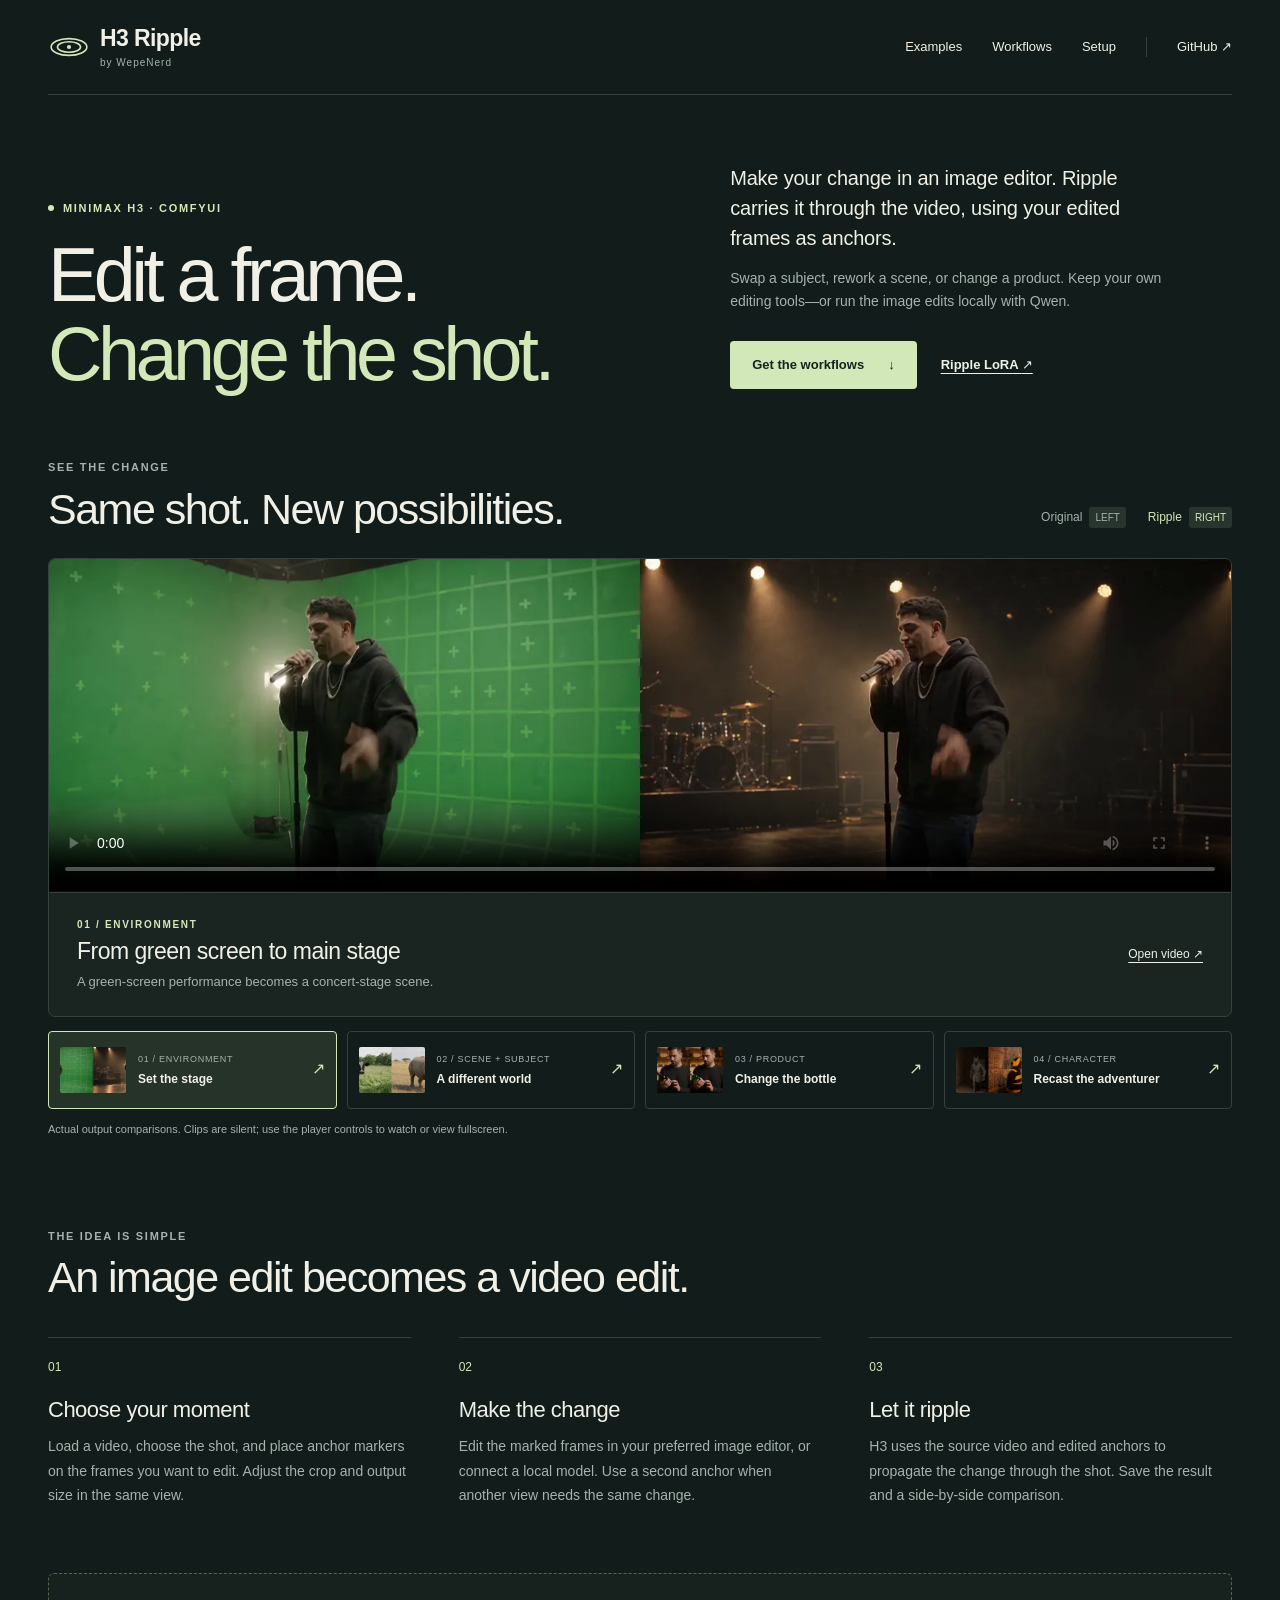
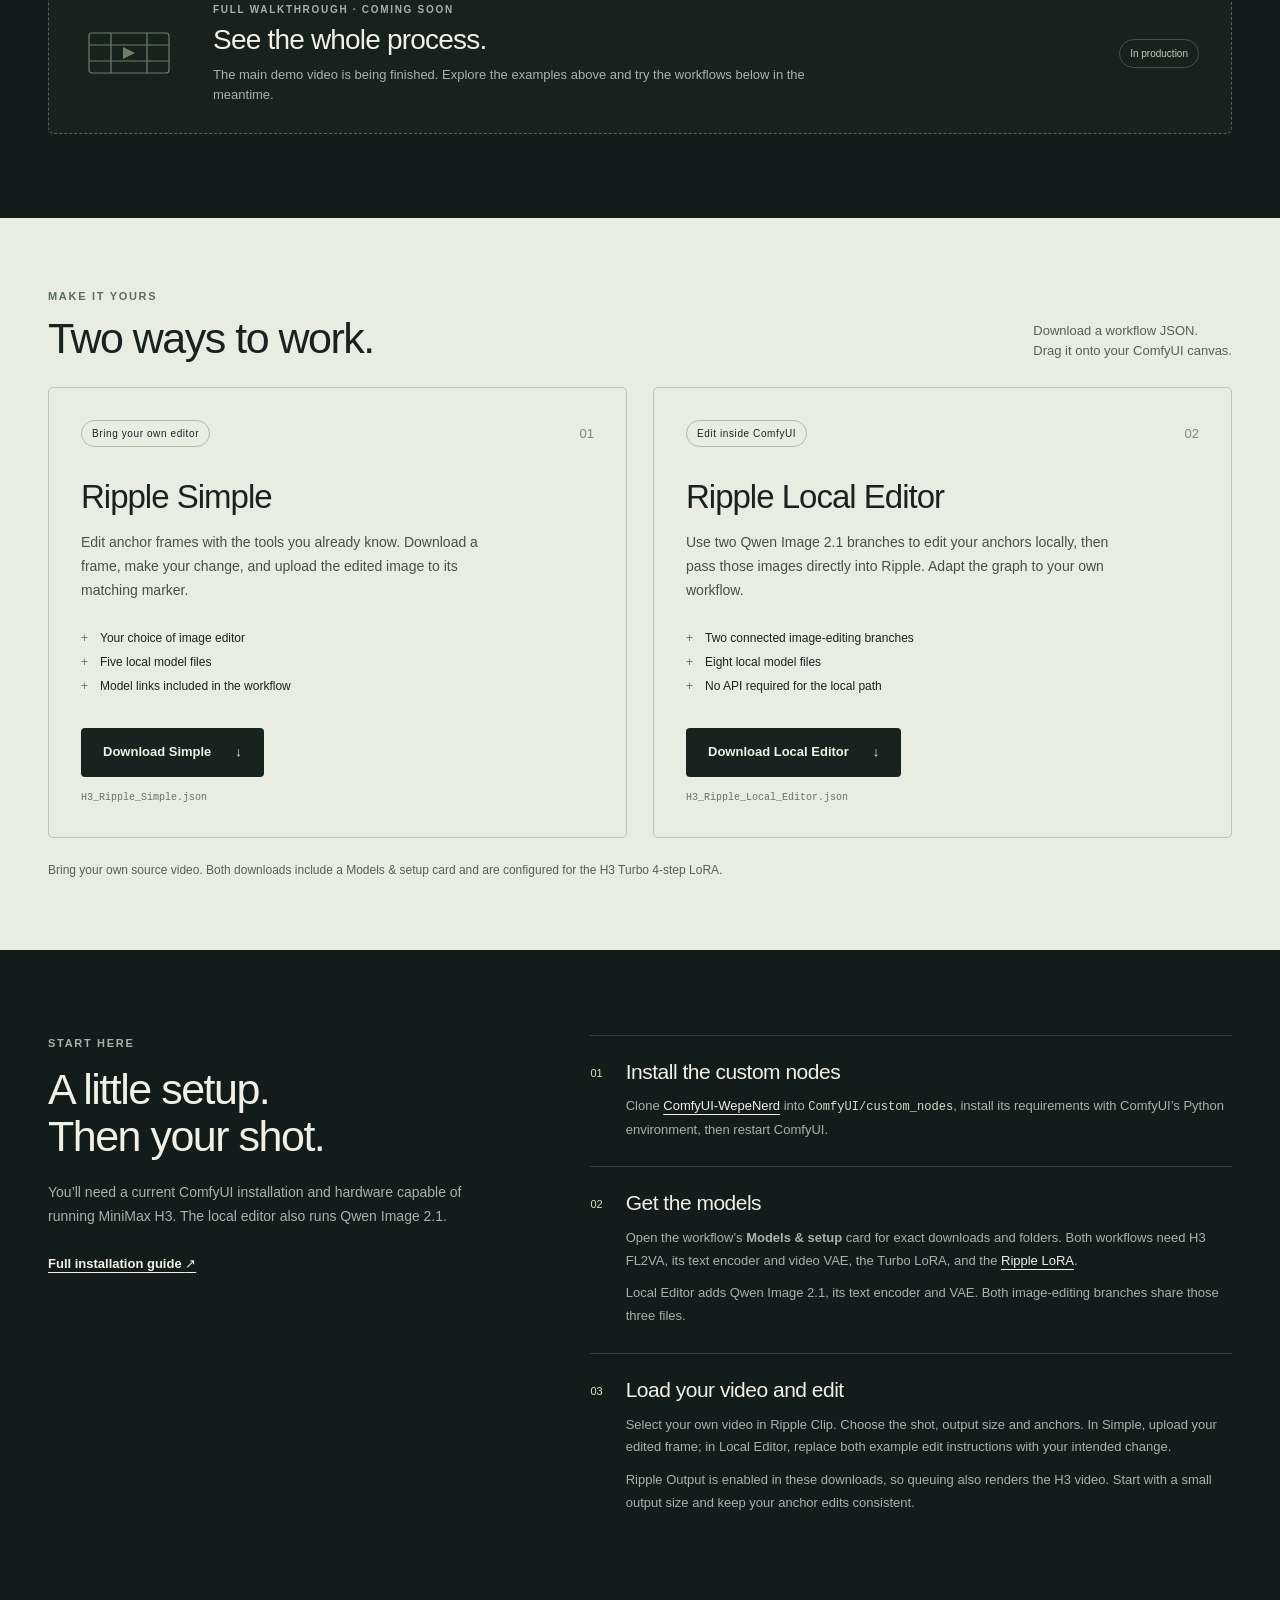
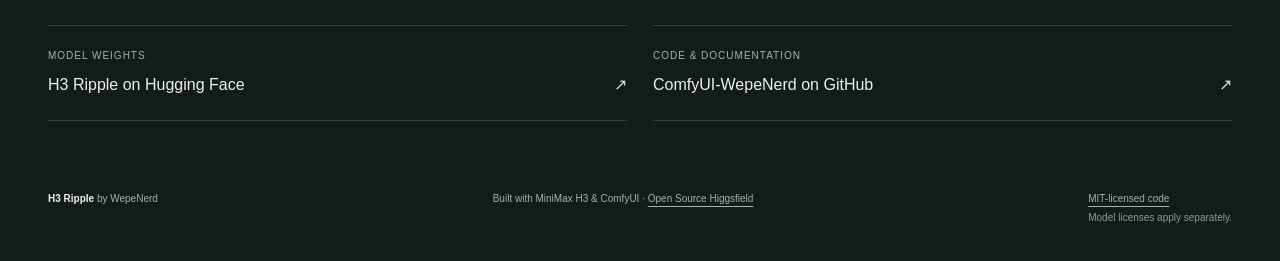
==== docs/index.html @ 2f2b9531 "Add H3 Ripple showcase and workflow downloads" ====
<!doctype html>
<html lang="en">
<head>
  <meta charset="utf-8">
  <meta name="viewport" content="width=device-width, initial-scale=1">
  <meta name="theme-color" content="#121c1a">
  <title>H3 Ripple — Frame edits, in motion</title>
  <meta name="description" content="Edit selected frames and carry the change through a video with H3 Ripple for ComfyUI. Watch comparisons, download workflows, and get the Ripple LoRA.">
  <meta property="og:title" content="H3 Ripple — Frame edits, in motion">
  <meta property="og:description" content="An image edit becomes a video edit. Explore H3 Ripple for ComfyUI, with four examples and two downloadable workflows.">
  <meta property="og:type" content="website">
  <meta property="og:url" content="https://wepenerd.github.io/ComfyUI-WepeNerd/">
  <meta property="og:image" content="https://wepenerd.github.io/ComfyUI-WepeNerd/assets/savanna-rhino-reveal.webp">
  <link rel="icon" href="favicon.svg" type="image/svg+xml">
  <link rel="stylesheet" href="styles.css">
  <script src="site-config.js" defer></script>
  <script src="script.js" defer></script>
</head>
<body>
  <a class="skip-link" href="#main">Skip to content</a>
  <header class="site-header wrap">
    <a class="wordmark" href="#" aria-label="H3 Ripple home"><svg viewBox="0 0 40 40" aria-hidden="true"><ellipse cx="20" cy="20" rx="17" ry="8"/><ellipse cx="20" cy="20" rx="11" ry="5"/><circle cx="20" cy="20" r="2"/></svg><span>H3 Ripple<span class="byline">by WepeNerd</span></span></a>
    <nav aria-label="Main navigation"><a href="#examples">Examples</a><a href="#workflows">Workflows</a><a href="#setup">Setup</a><a class="repo-link" href="https://github.com/WepeNerd/ComfyUI-WepeNerd">GitHub <span aria-hidden="true">↗</span></a></nav>
  </header>
  <main id="main">
    <section class="hero wrap" aria-labelledby="hero-title">
      <div><p class="eyebrow"><span class="status-dot"></span> MiniMax H3 · ComfyUI</p><h1 id="hero-title">Edit a frame.<br><span>Change the shot.</span></h1></div>
      <div class="hero-copy"><p>Make your change in an image editor. Ripple carries it through the video, using your edited frames as anchors.</p><p class="muted">Swap a subject, rework a scene, or change a product. Keep your own editing tools—or run the image edits locally with Qwen.</p><div class="actions"><a class="button primary" href="#workflows">Get the workflows <span aria-hidden="true">↓</span></a><a class="text-link" href="https://huggingface.co/WepeNerd/H3_Ripple">Ripple LoRA <span aria-hidden="true">↗</span></a></div></div>
    </section>

    <section class="examples wrap" id="examples" aria-labelledby="examples-title">
      <div class="section-heading"><div><p class="eyebrow">See the change</p><h2 id="examples-title">Same shot. New possibilities.</h2></div><p class="legend"><span>Original <b>left</b></span><span class="result-label">Ripple <b>right</b></span></p></div>
      <div class="showcase">
        <div class="player-stage"><video id="example-video" controls playsinline preload="metadata" poster="assets/stage-replacement.webp" aria-label="Original and Ripple comparison: green-screen performer on a concert stage"><source src="assets/stage-replacement.mp4" type="video/mp4">Your browser cannot play this video. <a href="assets/stage-replacement.mp4">Download it instead.</a></video></div>
        <div class="player-caption"><div aria-live="polite"><p class="eyebrow" id="example-category">01 / Environment</p><h3 id="example-title">From green screen to main stage</h3><p id="example-description">A green-screen performance becomes a concert-stage scene.</p></div><a class="video-link" id="example-link" href="assets/stage-replacement.mp4">Open video <span aria-hidden="true">↗</span></a></div>
      </div>
      <div class="example-picker" aria-label="Choose a comparison video">
        <button class="example-choice active" type="button" aria-pressed="true" data-example="0"><img src="assets/stage-replacement.webp" alt="" width="128" height="72"><span><small>01 / Environment</small><strong>Set the stage</strong></span><span class="choice-arrow" aria-hidden="true">↗</span></button>
        <button class="example-choice" type="button" aria-pressed="false" data-example="1"><img src="assets/savanna-rhino-reveal.webp" alt="" width="128" height="72" loading="lazy"><span><small>02 / Scene + subject</small><strong>A different world</strong></span><span class="choice-arrow" aria-hidden="true">↗</span></button>
        <button class="example-choice" type="button" aria-pressed="false" data-example="2"><img src="assets/bottle-replacement.webp" alt="" width="128" height="72" loading="lazy"><span><small>03 / Product</small><strong>Change the bottle</strong></span><span class="choice-arrow" aria-hidden="true">↗</span></button>
        <button class="example-choice" type="button" aria-pressed="false" data-example="3"><img src="assets/character-swap.webp" alt="" width="128" height="72" loading="lazy"><span><small>04 / Character</small><strong>Recast the adventurer</strong></span><span class="choice-arrow" aria-hidden="true">↗</span></button>
      </div>
      <noscript><p>More examples: <a href="assets/savanna-rhino.mp4">Scene and subject</a> · <a href="assets/bottle-replacement.mp4">Product</a> · <a href="assets/character-swap.mp4">Character</a>.</p></noscript>
      <p class="media-note">Actual output comparisons. Clips are silent; use the player controls to watch or view fullscreen.</p>
    </section>

    <section class="process wrap" aria-labelledby="process-title">
      <div class="section-heading"><div><p class="eyebrow">The idea is simple</p><h2 id="process-title">An image edit becomes a video edit.</h2></div></div>
      <ol class="steps"><li><span class="step-number">01</span><h3>Choose your moment</h3><p>Load a video, choose the shot, and place anchor markers on the frames you want to edit. Adjust the crop and output size in the same view.</p></li><li><span class="step-number">02</span><h3>Make the change</h3><p>Edit the marked frames in your preferred image editor, or connect a local model. Use a second anchor when another view needs the same change.</p></li><li><span class="step-number">03</span><h3>Let it ripple</h3><p>H3 uses the source video and edited anchors to propagate the change through the shot. Save the result and a side-by-side comparison.</p></li></ol>
    </section>

    <section class="demo wrap" id="demo" aria-labelledby="demo-title">
      <div class="demo-placeholder" id="demo-placeholder"><div class="demo-symbol" aria-hidden="true"><svg viewBox="0 0 96 64"><rect x="8" y="12" width="80" height="40" rx="3"/><path d="M8 24h80M8 40h80M30 12v40M66 12v40"/><path class="demo-play" d="m42 26 12 6-12 6z"/></svg></div><div><p class="eyebrow">Full walkthrough · Coming soon</p><h2 id="demo-title">See the whole process.</h2><p>The main demo video is being finished. Explore the examples above and try the workflows below in the meantime.</p></div><span class="demo-badge">In production</span></div>
      <div id="demo-embed" hidden></div>
    </section>

    <section class="downloads" id="workflows" aria-labelledby="workflows-title"><div class="wrap">
      <div class="section-heading"><div><p class="eyebrow">Make it yours</p><h2 id="workflows-title">Two ways to work.</h2></div><p>Download a workflow JSON.<br>Drag it onto your ComfyUI canvas.</p></div>
      <div class="workflow-grid">
        <article class="workflow"><div class="workflow-top"><span class="workflow-tag">Bring your own editor</span><span class="workflow-index">01</span></div><h3>Ripple Simple</h3><p>Edit anchor frames with the tools you already know. Download a frame, make your change, and upload the edited image to its matching marker.</p><ul><li>Your choice of image editor</li><li>Five local model files</li><li>Model links included in the workflow</li></ul><a class="button dark" href="workflows/H3_Ripple_Simple.json" download>Download Simple <span aria-hidden="true">↓</span></a><p class="file-detail">H3_Ripple_Simple.json</p></article>
        <article class="workflow"><div class="workflow-top"><span class="workflow-tag">Edit inside ComfyUI</span><span class="workflow-index">02</span></div><h3>Ripple Local Editor</h3><p>Use two Qwen Image 2.1 branches to edit your anchors locally, then pass those images directly into Ripple. Adapt the graph to your own workflow.</p><ul><li>Two connected image-editing branches</li><li>Eight local model files</li><li>No API required for the local path</li></ul><a class="button dark" href="workflows/H3_Ripple_Local_Editor.json" download>Download Local Editor <span aria-hidden="true">↓</span></a><p class="file-detail">H3_Ripple_Local_Editor.json</p></article>
      </div>
      <p class="download-note">Bring your own source video. Both downloads include a Models &amp; setup card and are configured for the H3 Turbo 4-step LoRA.</p>
    </div></section>

    <section class="setup wrap" id="setup" aria-labelledby="setup-title">
      <div class="setup-intro"><p class="eyebrow">Start here</p><h2 id="setup-title">A little setup.<br>Then your shot.</h2><p>You’ll need a current ComfyUI installation and hardware capable of running MiniMax H3. The local editor also runs Qwen Image 2.1.</p><a class="text-link" href="https://github.com/WepeNerd/ComfyUI-WepeNerd#installation">Full installation guide <span aria-hidden="true">↗</span></a></div>
      <div class="setup-list"><article><span>01</span><div><h3>Install the custom nodes</h3><p>Clone <a href="https://github.com/WepeNerd/ComfyUI-WepeNerd">ComfyUI-WepeNerd</a> into <code>ComfyUI/custom_nodes</code>, install its requirements with ComfyUI’s Python environment, then restart ComfyUI.</p></div></article><article><span>02</span><div><h3>Get the models</h3><p>Open the workflow’s <strong>Models &amp; setup</strong> card for exact downloads and folders. Both workflows need H3 FL2VA, its text encoder and video VAE, the Turbo LoRA, and the <a href="https://huggingface.co/WepeNerd/H3_Ripple">Ripple LoRA</a>.</p><p>Local Editor adds Qwen Image 2.1, its text encoder and VAE. Both image-editing branches share those three files.</p></div></article><article><span>03</span><div><h3>Load your video and edit</h3><p>Select your own video in Ripple Clip. Choose the shot, output size and anchors. In Simple, upload your edited frame; in Local Editor, replace both example edit instructions with your intended change.</p><p>Ripple Output is enabled in these downloads, so queuing also renders the H3 video. Start with a small output size and keep your anchor edits consistent.</p></div></article></div>
    </section>

    <section class="resources wrap" aria-label="Project resources"><a href="https://huggingface.co/WepeNerd/H3_Ripple"><span>Model weights</span><strong>H3 Ripple on Hugging Face <b aria-hidden="true">↗</b></strong></a><a href="https://github.com/WepeNerd/ComfyUI-WepeNerd"><span>Code &amp; documentation</span><strong>ComfyUI-WepeNerd on GitHub <b aria-hidden="true">↗</b></strong></a></section>
  </main>
  <footer class="wrap"><p><strong>H3 Ripple</strong> by WepeNerd</p><p>Built with MiniMax H3 &amp; ComfyUI · <a href="https://comfy.org/open-source-higgsfield">Open Source Higgsfield</a></p><p><a href="https://github.com/WepeNerd/ComfyUI-WepeNerd/blob/main/LICENSE">MIT-licensed code</a><span class="footer-note">Model licenses apply separately.</span></p></footer>
</body>
</html>
---- docs/styles.css ----
:root{color-scheme:dark;--bg:#121c1a;--panel:#1a2522;--text:#f0f0e7;--muted:#a4b3ac;--accent:#d3e8b9;--line:#34423c;--paper:#e9ece1;--ink:#18231f;font-family:Inter,"Segoe UI",Arial,sans-serif;font-synthesis:none;scroll-behavior:smooth;scroll-padding-top:24px}
*{box-sizing:border-box}body{margin:0;background:var(--bg);color:var(--text);font-size:16px;line-height:1.55}a{color:inherit;text-decoration-thickness:1px;text-underline-offset:4px}button{font:inherit}button,a{-webkit-tap-highlight-color:transparent}button:focus-visible,a:focus-visible,video:focus-visible{outline:3px solid #f1bd79;outline-offset:5px}button{cursor:pointer}svg{display:block}h1,h2,h3,p{margin:0}h1,h2,h3{line-height:1.08;font-weight:500}h2{font-size:clamp(30px,3.4vw,43px);letter-spacing:-1.5px}h3{font-size:23px;letter-spacing:-.5px}.wrap{width:min(1240px,calc(100% - 96px));margin-inline:auto}.eyebrow{font-size:11px;letter-spacing:1.7px;text-transform:uppercase;font-weight:650;line-height:1.5}.muted{color:var(--muted)}.skip-link{position:fixed;top:-100px;left:16px;padding:12px;background:var(--accent);color:var(--ink);z-index:10}.skip-link:focus{top:12px}.site-header{display:flex;align-items:center;justify-content:space-between;padding-block:26px;border-bottom:1px solid var(--line);gap:24px}.wordmark{display:flex;align-items:center;gap:10px;text-decoration:none;font-size:23px;font-weight:650;letter-spacing:-.6px;line-height:1.1}.wordmark svg{width:42px;height:42px;fill:none;stroke:var(--accent);stroke-width:1.5}.wordmark circle{fill:var(--accent);stroke:none}.byline{display:block;font-size:10px;font-weight:400;letter-spacing:1px;color:var(--muted);margin-top:5px}.site-header nav{display:flex;gap:30px;align-items:center;font-size:13px}.site-header nav a{text-decoration:none}.site-header nav a:hover{color:var(--accent)}.repo-link{border-left:1px solid var(--line);padding-left:30px}.hero{display:grid;grid-template-columns:1.22fr 1fr;gap:70px;padding-top:68px;padding-bottom:66px;align-items:end}.hero .eyebrow{color:var(--accent);display:flex;align-items:center;gap:9px;margin-bottom:20px}.status-dot{width:6px;height:6px;border-radius:50%;background:var(--accent)}h1{font-size:clamp(50px,5.9vw,82px);letter-spacing:-4.5px;line-height:1.04}h1 span{color:var(--accent)}.hero-copy{max-width:450px;padding-bottom:4px}.hero-copy>p:first-child{font-size:20px;line-height:1.5;letter-spacing:-.2px}.hero-copy .muted{margin-top:14px;font-size:14px;line-height:1.65}.actions{display:flex;align-items:center;gap:24px;flex-wrap:wrap;margin-top:28px}.button{display:inline-flex;align-items:center;justify-content:space-between;gap:24px;min-height:48px;padding:13px 21px;border:1px solid transparent;border-radius:4px;font-size:13px;font-weight:650;text-decoration:none;transition:background .15s,transform .15s}.button:hover{transform:translateY(-2px)}.primary{background:var(--accent);color:var(--ink)}.primary:hover{background:#e3f1cf}.text-link{font-size:13px;font-weight:600}.section-heading{display:flex;align-items:end;justify-content:space-between;gap:32px;margin-bottom:26px}.section-heading .eyebrow{margin-bottom:10px;color:var(--muted)}.legend{display:flex;gap:22px;font-size:12px;white-space:nowrap;padding-bottom:4px;color:var(--muted)}.legend span{display:flex;align-items:center;gap:7px}.legend b{font-size:10px;text-transform:uppercase;font-weight:500;background:#28352f;padding:3px 6px;border-radius:3px}.legend .result-label{color:var(--accent)}.showcase{border:1px solid var(--line);border-radius:7px;overflow:hidden;background:var(--panel)}.player-stage{background:#090d0b;aspect-ratio:32/9;min-height:250px;display:flex;align-items:center;justify-content:center}.player-stage video{display:block;width:100%;height:100%;max-height:530px;aspect-ratio:32/9;object-fit:contain}.player-caption{display:flex;justify-content:space-between;gap:24px;align-items:center;padding:24px 28px;border-top:1px solid var(--line)}.player-caption .eyebrow{color:var(--accent);font-size:10px;margin-bottom:7px}.player-caption h3{font-size:23px}.player-caption p:last-child{font-size:13px;color:var(--muted);margin-top:8px}.video-link{white-space:nowrap;font-size:12px}.example-picker{display:grid;grid-template-columns:repeat(4,minmax(0,1fr));gap:10px;margin-top:14px}.example-choice{display:flex;align-items:center;gap:12px;text-align:left;background:transparent;color:var(--text);border:1px solid var(--line);border-radius:4px;padding:13px 11px;min-height:78px}.example-choice:hover{background:var(--panel)}.example-choice.active{border-color:var(--accent);background:#253329}.example-choice img{width:66px;height:46px;object-fit:cover;border-radius:2px;flex-shrink:0}.example-choice small{display:block;font-size:9px;text-transform:uppercase;letter-spacing:.7px;color:var(--muted);margin-bottom:5px}.example-choice strong{display:block;font-size:12px;font-weight:600;line-height:1.25}.choice-arrow{margin-left:auto;color:var(--accent);font-size:16px}.media-note{font-size:11px;color:var(--muted);margin-top:12px}.process{padding-top:90px;padding-bottom:65px}.steps{display:grid;grid-template-columns:repeat(3,1fr);gap:48px;list-style:none;padding:0;margin:36px 0 0}.steps li{border-top:1px solid var(--line);padding-top:20px}.step-number{display:block;font-size:12px;color:var(--accent);margin-bottom:22px}.steps h3{font-size:22px;margin-bottom:12px}.steps p{color:var(--muted);font-size:14px;line-height:1.75}.demo{padding-bottom:84px}.demo-placeholder{display:flex;align-items:center;gap:30px;border:1px dashed #536354;border-radius:6px;padding:28px 32px;background:#17221e}.demo-symbol{width:102px;flex-shrink:0}.demo-symbol svg{width:96px;fill:none;stroke:#6a806b;stroke-width:1.2}.demo-symbol .demo-play{fill:#6a806b;stroke:none}.demo-placeholder .eyebrow{color:var(--muted);font-size:10px;margin-bottom:8px}.demo-placeholder h2{font-size:28px;letter-spacing:-.8px}.demo-placeholder p:last-child{font-size:13px;color:var(--muted);margin-top:10px;max-width:650px}.demo-badge{margin-left:auto;border:1px solid #455444;color:#bfceb6;padding:6px 10px;border-radius:30px;font-size:10px;white-space:nowrap}#demo-embed iframe,#demo-embed video{display:block;width:100%;aspect-ratio:16/9;border:1px solid var(--line);border-radius:6px}#demo-embed h2{margin-bottom:24px}[hidden]{display:none!important}.downloads{background:var(--paper);color:var(--ink);padding-block:70px}.downloads .eyebrow{color:#5c6c5e}.downloads .section-heading>p{font-size:13px;color:#536253}.workflow-grid{display:grid;grid-template-columns:1fr 1fr;gap:26px}.workflow{border:1px solid #bdc7b8;border-radius:5px;padding:32px;display:flex;flex-direction:column;align-items:flex-start}.workflow-top{display:flex;justify-content:space-between;align-items:center;width:100%;margin-bottom:32px}.workflow-tag{font-size:10px;letter-spacing:.6px;border:1px solid #acbba6;border-radius:20px;padding:5px 10px}.workflow-index{font-size:13px;color:#7b8b77}.workflow h3{font-size:33px;letter-spacing:-1px;margin-bottom:16px}.workflow>p:not(.file-detail){font-size:14px;line-height:1.7;max-width:430px;color:#445344}.workflow ul{padding:0;list-style:none;margin:24px 0 30px;font-size:12px;line-height:2}.workflow li:before{content:"+";margin-right:12px;color:#617e53}.dark{background:var(--ink);color:#eef2e5;margin-top:auto}.dark:hover{background:#35472f}.workflow .file-detail{font-family:Consolas,monospace;font-size:10px;color:#657461;margin-top:13px;overflow-wrap:anywhere}.download-note{font-size:12px;color:#536253;margin-top:23px}.setup{display:grid;grid-template-columns:1fr 1.45fr;gap:100px;padding-block:85px}.setup-intro .eyebrow{color:var(--muted);margin-bottom:15px}.setup-intro>p:not(.eyebrow){color:var(--muted);font-size:14px;line-height:1.7;margin:22px 0}.setup-list article{display:flex;gap:23px;border-top:1px solid var(--line);padding-block:25px}.setup-list article>span{color:var(--accent);font-size:11px;padding-top:4px}.setup-list h3{font-size:21px;margin-bottom:12px}.setup-list p{color:var(--muted);font-size:13px;line-height:1.75}.setup-list p+p{margin-top:10px}.setup-list a{color:var(--text)}code{font-family:Consolas,monospace;font-size:.93em;overflow-wrap:anywhere;color:#d2dfce}.resources{display:grid;grid-template-columns:1fr 1fr;gap:26px;margin-bottom:70px}.resources a{display:block;text-decoration:none;padding:22px 0;border-top:1px solid var(--line);border-bottom:1px solid var(--line)}.resources a:hover strong{color:var(--accent)}.resources span{display:block;font-size:10px;color:var(--muted);text-transform:uppercase;letter-spacing:1px;margin-bottom:10px}.resources strong{font-size:16px;font-weight:500;display:flex;gap:16px;justify-content:space-between}.resources b{font-weight:400;color:var(--accent)}footer{display:flex;justify-content:space-between;gap:24px;padding-bottom:35px;align-items:start;font-size:10px;color:var(--muted)}footer strong{color:var(--text);font-weight:600}.footer-note{display:block;margin-top:4px;color:#8a9e91}
@media(min-width:1600px){.hero{padding-top:80px;padding-bottom:80px}}
@media(max-width:1100px){.wrap{width:calc(100% - 56px)}.hero{gap:35px}h1{letter-spacing:-3px}.example-choice img{display:none}.example-choice{padding:16px}.setup{gap:55px}.hero-copy>p:first-child{font-size:18px}.workflow{padding:26px}}
@media(max-width:760px){.wrap{width:calc(100% - 36px)}.site-header{padding-block:20px}.wordmark{font-size:20px}.wordmark svg{width:34px;height:34px}.site-header nav{gap:18px;font-size:12px}.site-header nav a[href="#setup"]{display:none}.repo-link{border:0;padding:0}.hero{grid-template-columns:1fr;gap:26px;padding-top:42px;padding-bottom:45px}.hero-copy{max-width:560px}.hero-copy>p:first-child{font-size:18px}h1{font-size:clamp(48px,9.4vw,72px);letter-spacing:-2.8px}.hero .eyebrow{margin-bottom:18px}.actions{margin-top:23px}.section-heading{display:block;margin-bottom:20px}.legend{margin-top:18px}.player-stage{min-height:200px}.player-stage video{min-height:200px}.player-caption{padding:20px;gap:18px}.player-caption h3{font-size:21px}.video-link{font-size:10px}.example-picker{grid-template-columns:repeat(2,1fr);gap:8px}.example-choice img{display:block;width:60px;height:42px}.example-choice{padding:12px;min-height:74px}.choice-arrow{display:none}.process{padding-top:60px;padding-bottom:45px}.steps{gap:24px;margin-top:26px}.steps h3{font-size:19px;line-height:1.2}.steps p{font-size:13px}.step-number{margin-bottom:16px}.demo{padding-bottom:55px}.demo-placeholder{padding:24px;gap:18px}.demo-symbol{width:60px}.demo-symbol svg{width:60px}.demo-badge{display:none}.demo-placeholder h2{font-size:25px}.downloads{padding-block:48px}.downloads .section-heading>p{margin-top:18px}.workflow-grid{gap:18px}.workflow{padding:22px}.workflow h3{font-size:28px}.workflow-top{margin-bottom:25px}.workflow-tag{font-size:9px}.workflow-index{display:none}.workflow .button{padding-inline:16px;font-size:12px;width:100%;gap:8px}.setup{grid-template-columns:1fr;gap:25px;padding-block:55px}.setup-intro{max-width:520px}.resources{gap:20px;margin-bottom:40px}.resources strong{font-size:14px}footer{flex-wrap:wrap;gap:18px}footer p:nth-child(2){order:3;flex-basis:100%}}
@media(max-width:480px){.site-header nav{gap:16px}.site-header nav a[href="#examples"]{display:none}.hero-copy .muted{font-size:13px}.button{padding-inline:17px}.actions{gap:20px}.player-stage,.player-stage video{min-height:160px}.player-caption{display:block;padding:18px}.player-caption .video-link{display:inline-block;margin-top:15px}.player-caption h3{font-size:20px}.player-caption p:last-child{font-size:12px}.example-choice{gap:8px;padding:10px}.example-choice img{width:46px;height:38px}.example-choice small{font-size:8px;letter-spacing:.25px}.example-choice strong{font-size:11px}.media-note{font-size:10px}.steps{grid-template-columns:1fr;gap:25px}.steps li{display:grid;grid-template-columns:28px 1fr;column-gap:14px;padding-top:20px}.step-number{grid-row:1/3;margin:2px 0 0}.steps p{grid-column:2}.steps h3{margin-bottom:10px}.demo-placeholder{gap:0}.demo-symbol{display:none}.workflow-grid{grid-template-columns:1fr}.workflow{padding:26px}.workflow .button{width:auto}.workflow-index{display:block}.workflow ul{margin:20px 0 24px}.resources{grid-template-columns:1fr;gap:0}.resources a+a{border-top:0}.setup-list article{gap:16px}.setup-list p{font-size:13px}}
@media(prefers-reduced-motion:reduce){:root{scroll-behavior:auto}*,*::before,*::after{transition:none!important;animation:none!important}}
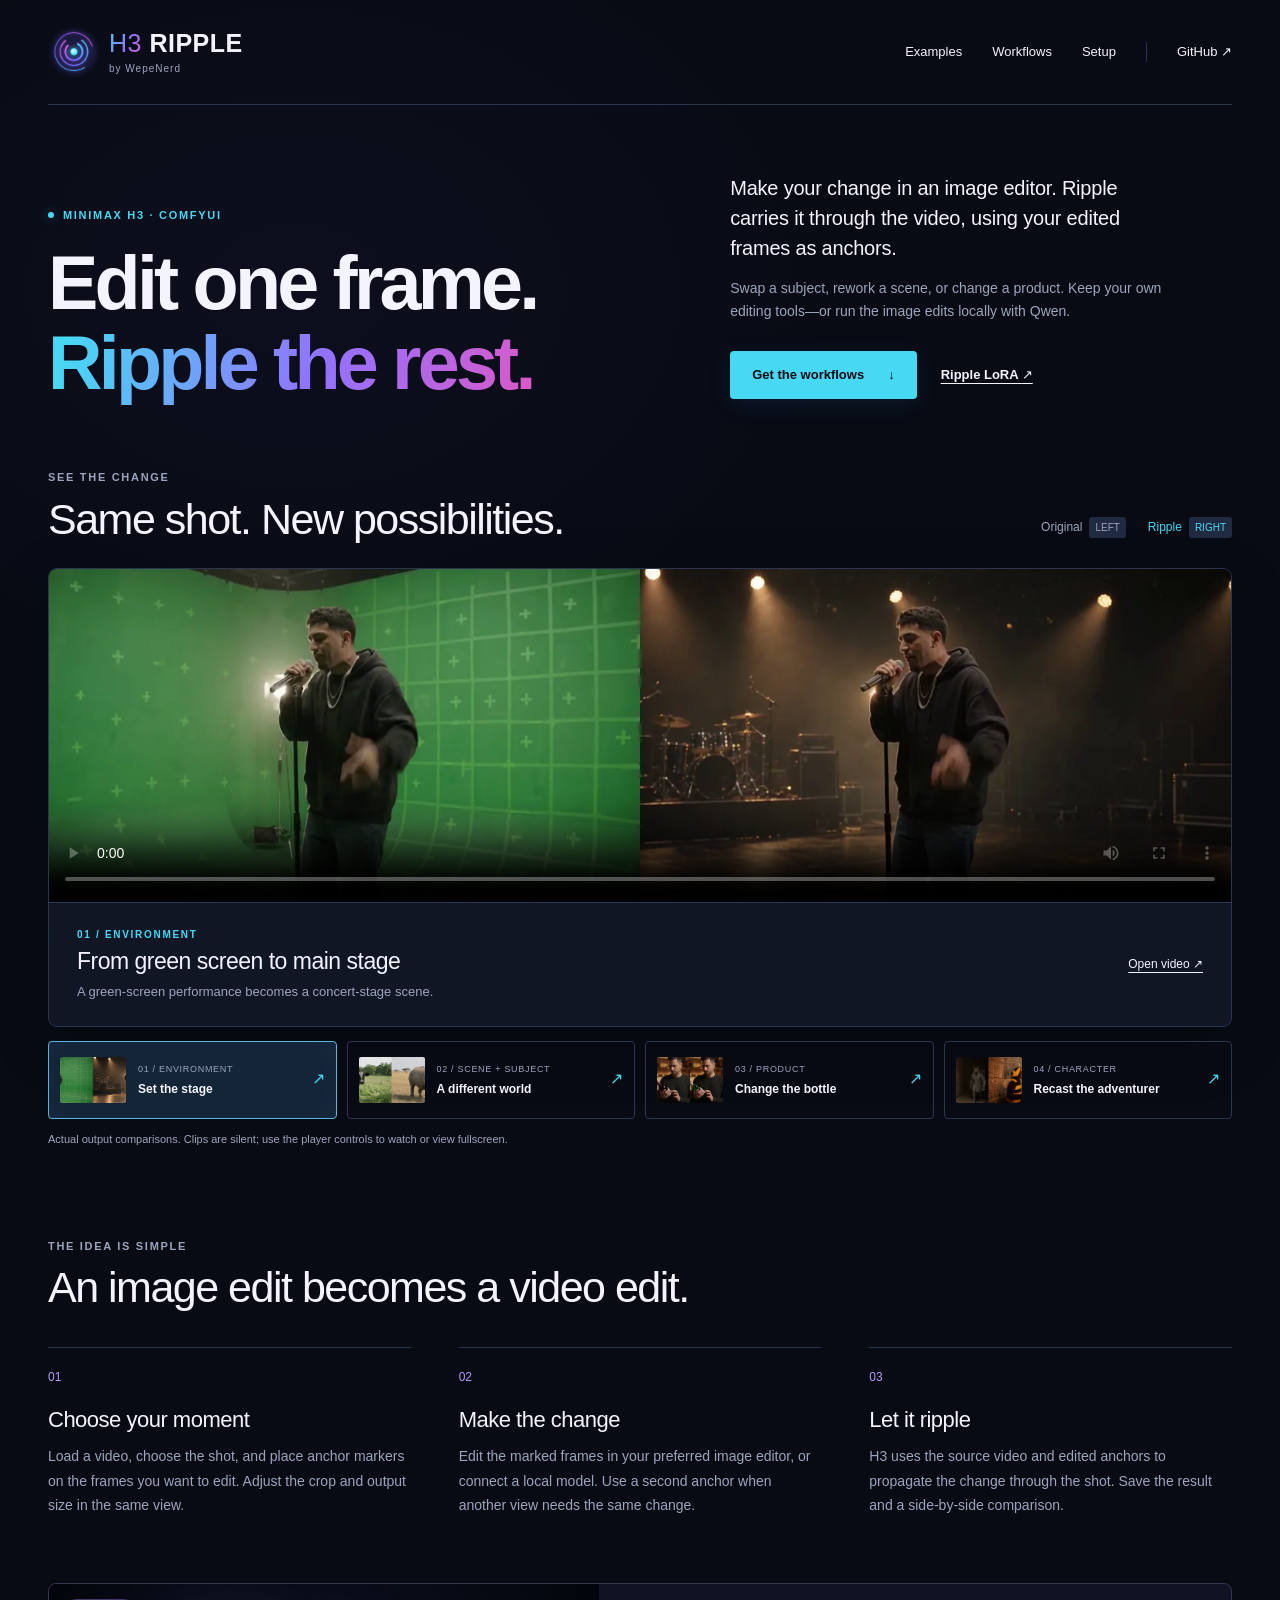
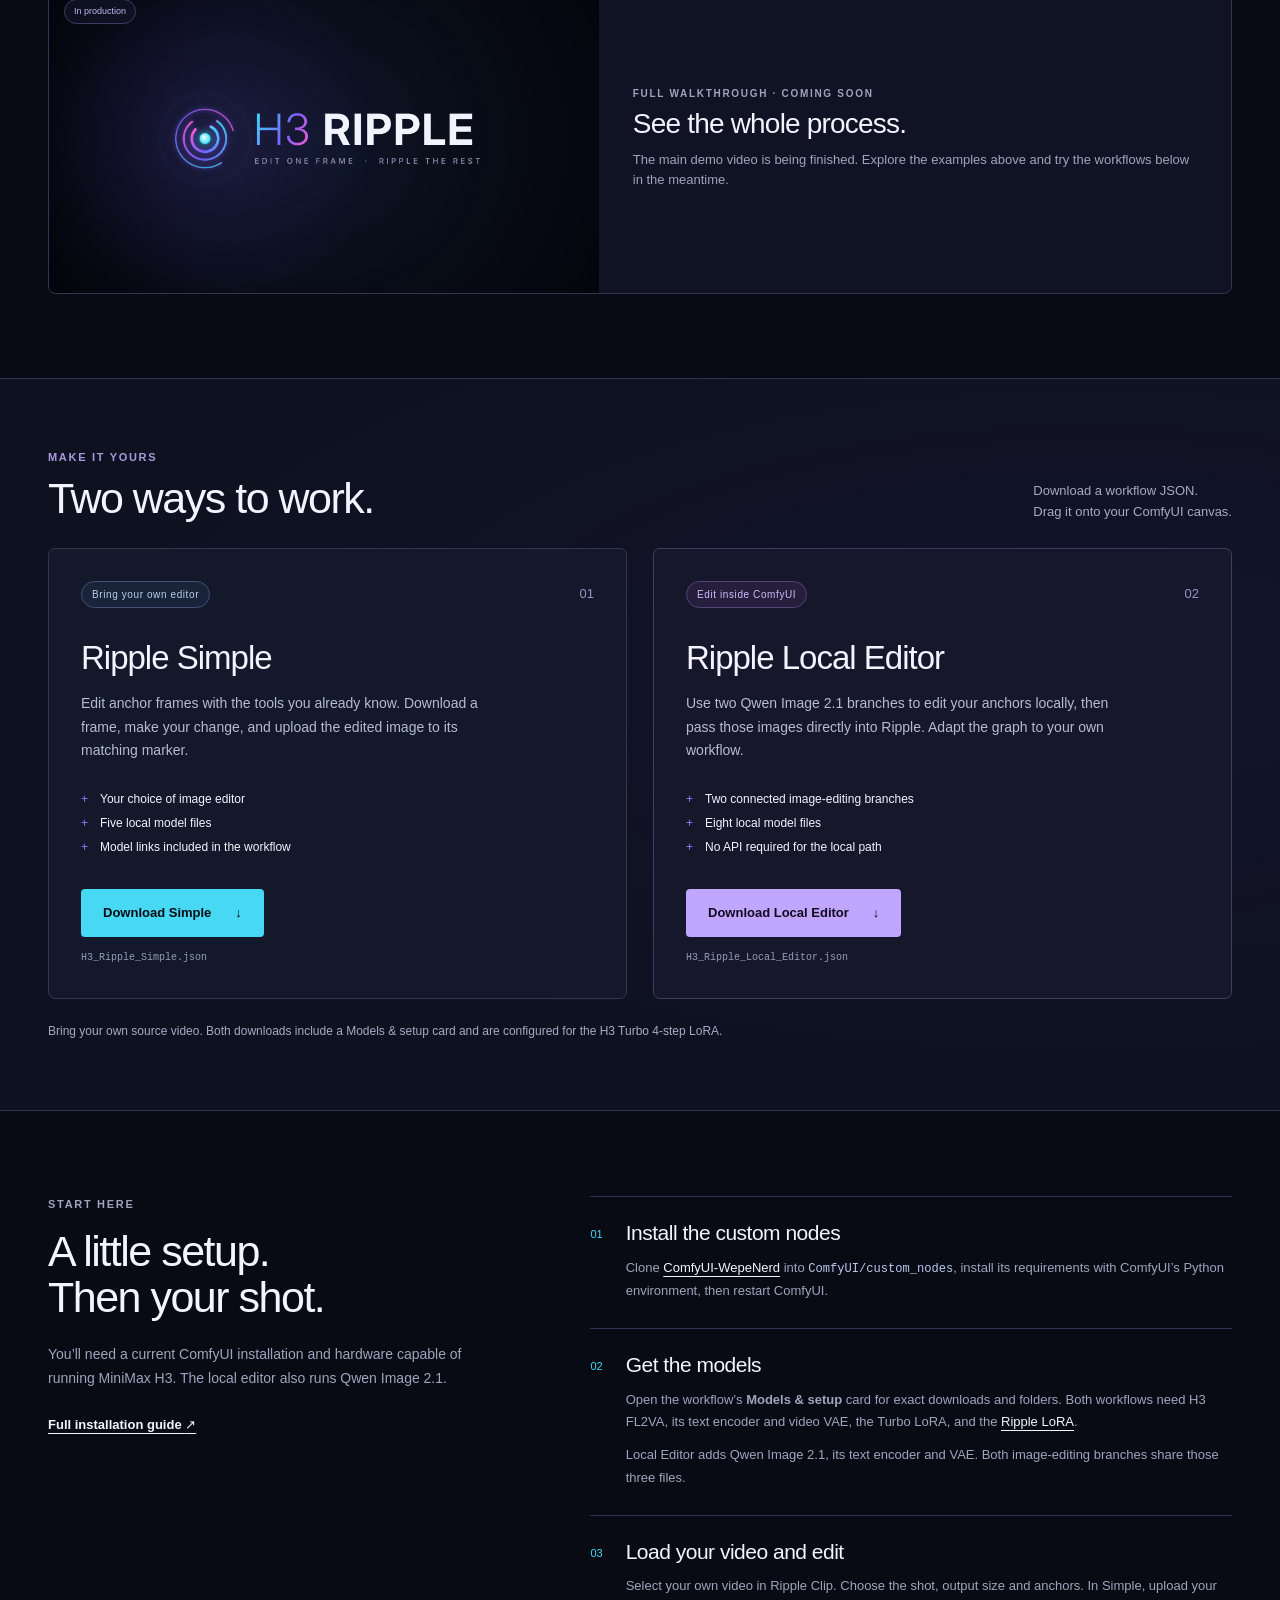
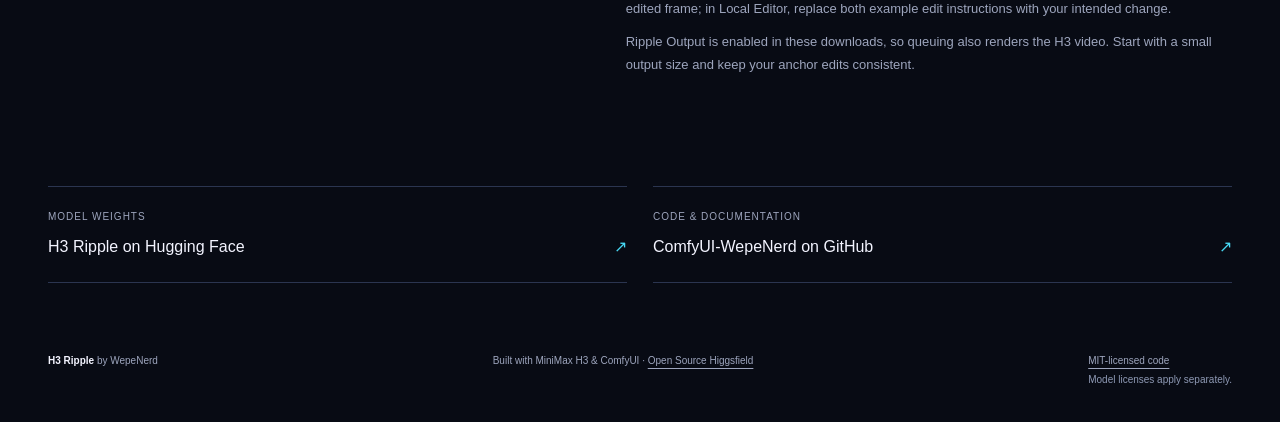
==== commit a172d789: "Match Ripple page to the new logo" ====
--- a/docs/index.html
+++ b/docs/index.html
@@ -3,28 +3,32 @@
 <head>
   <meta charset="utf-8">
   <meta name="viewport" content="width=device-width, initial-scale=1">
-  <meta name="theme-color" content="#121c1a">
-  <title>H3 Ripple — Frame edits, in motion</title>
+  <meta name="theme-color" content="#080b14">
+  <title>H3 Ripple — Edit one frame. Ripple the rest.</title>
   <meta name="description" content="Edit selected frames and carry the change through a video with H3 Ripple for ComfyUI. Watch comparisons, download workflows, and get the Ripple LoRA.">
-  <meta property="og:title" content="H3 Ripple — Frame edits, in motion">
+  <meta property="og:title" content="H3 Ripple — Edit one frame. Ripple the rest.">
   <meta property="og:description" content="An image edit becomes a video edit. Explore H3 Ripple for ComfyUI, with four examples and two downloadable workflows.">
   <meta property="og:type" content="website">
   <meta property="og:url" content="https://wepenerd.github.io/ComfyUI-WepeNerd/">
-  <meta property="og:image" content="https://wepenerd.github.io/ComfyUI-WepeNerd/assets/savanna-rhino-reveal.webp">
-  <link rel="icon" href="favicon.svg" type="image/svg+xml">
-  <link rel="stylesheet" href="styles.css">
+  <meta property="og:image" content="https://wepenerd.github.io/ComfyUI-WepeNerd/assets/h3-ripple-poster.png">
+  <meta property="og:image:width" content="1920">
+  <meta property="og:image:height" content="1080">
+  <meta property="og:image:alt" content="H3 Ripple — Edit one frame. Ripple the rest.">
+  <meta name="twitter:card" content="summary_large_image">
+  <link rel="icon" href="favicon.svg?v=2" type="image/svg+xml">
+  <link rel="stylesheet" href="styles.css?v=2">
   <script src="site-config.js" defer></script>
   <script src="script.js" defer></script>
 </head>
 <body>
   <a class="skip-link" href="#main">Skip to content</a>
   <header class="site-header wrap">
-    <a class="wordmark" href="#" aria-label="H3 Ripple home"><svg viewBox="0 0 40 40" aria-hidden="true"><ellipse cx="20" cy="20" rx="17" ry="8"/><ellipse cx="20" cy="20" rx="11" ry="5"/><circle cx="20" cy="20" r="2"/></svg><span>H3 Ripple<span class="byline">by WepeNerd</span></span></a>
+    <a class="wordmark" href="#" aria-label="H3 Ripple home"><svg class="brand-symbol" viewBox="405 402 280 280" aria-hidden="true"><image href="assets/h3-ripple-poster.png" width="1920" height="1080"/></svg><span><span class="brand-name"><span class="brand-h3">H3</span> RIPPLE</span><span class="byline">by WepeNerd</span></span></a>
     <nav aria-label="Main navigation"><a href="#examples">Examples</a><a href="#workflows">Workflows</a><a href="#setup">Setup</a><a class="repo-link" href="https://github.com/WepeNerd/ComfyUI-WepeNerd">GitHub <span aria-hidden="true">↗</span></a></nav>
   </header>
   <main id="main">
     <section class="hero wrap" aria-labelledby="hero-title">
-      <div><p class="eyebrow"><span class="status-dot"></span> MiniMax H3 · ComfyUI</p><h1 id="hero-title">Edit a frame.<br><span>Change the shot.</span></h1></div>
+      <div><p class="eyebrow"><span class="status-dot"></span> MiniMax H3 · ComfyUI</p><h1 id="hero-title">Edit one frame.<br><span>Ripple the rest.</span></h1></div>
       <div class="hero-copy"><p>Make your change in an image editor. Ripple carries it through the video, using your edited frames as anchors.</p><p class="muted">Swap a subject, rework a scene, or change a product. Keep your own editing tools—or run the image edits locally with Qwen.</p><div class="actions"><a class="button primary" href="#workflows">Get the workflows <span aria-hidden="true">↓</span></a><a class="text-link" href="https://huggingface.co/WepeNerd/H3_Ripple">Ripple LoRA <span aria-hidden="true">↗</span></a></div></div>
     </section>
 
@@ -50,7 +54,7 @@
     </section>
 
     <section class="demo wrap" id="demo" aria-labelledby="demo-title">
-      <div class="demo-placeholder" id="demo-placeholder"><div class="demo-symbol" aria-hidden="true"><svg viewBox="0 0 96 64"><rect x="8" y="12" width="80" height="40" rx="3"/><path d="M8 24h80M8 40h80M30 12v40M66 12v40"/><path class="demo-play" d="m42 26 12 6-12 6z"/></svg></div><div><p class="eyebrow">Full walkthrough · Coming soon</p><h2 id="demo-title">See the whole process.</h2><p>The main demo video is being finished. Explore the examples above and try the workflows below in the meantime.</p></div><span class="demo-badge">In production</span></div>
+      <div class="demo-placeholder" id="demo-placeholder"><div class="demo-art"><img src="assets/h3-ripple-poster.png" alt="H3 Ripple — Edit one frame. Ripple the rest." width="1920" height="1080" loading="lazy"></div><div class="demo-copy"><p class="eyebrow">Full walkthrough · Coming soon</p><h2 id="demo-title">See the whole process.</h2><p>The main demo video is being finished. Explore the examples above and try the workflows below in the meantime.</p></div><span class="demo-badge">In production</span></div>
       <div id="demo-embed" hidden></div>
     </section>
 
--- a/docs/styles.css
+++ b/docs/styles.css
@@ -1,7 +1,1004 @@
-:root{color-scheme:dark;--bg:#121c1a;--panel:#1a2522;--text:#f0f0e7;--muted:#a4b3ac;--accent:#d3e8b9;--line:#34423c;--paper:#e9ece1;--ink:#18231f;font-family:Inter,"Segoe UI",Arial,sans-serif;font-synthesis:none;scroll-behavior:smooth;scroll-padding-top:24px}
-*{box-sizing:border-box}body{margin:0;background:var(--bg);color:var(--text);font-size:16px;line-height:1.55}a{color:inherit;text-decoration-thickness:1px;text-underline-offset:4px}button{font:inherit}button,a{-webkit-tap-highlight-color:transparent}button:focus-visible,a:focus-visible,video:focus-visible{outline:3px solid #f1bd79;outline-offset:5px}button{cursor:pointer}svg{display:block}h1,h2,h3,p{margin:0}h1,h2,h3{line-height:1.08;font-weight:500}h2{font-size:clamp(30px,3.4vw,43px);letter-spacing:-1.5px}h3{font-size:23px;letter-spacing:-.5px}.wrap{width:min(1240px,calc(100% - 96px));margin-inline:auto}.eyebrow{font-size:11px;letter-spacing:1.7px;text-transform:uppercase;font-weight:650;line-height:1.5}.muted{color:var(--muted)}.skip-link{position:fixed;top:-100px;left:16px;padding:12px;background:var(--accent);color:var(--ink);z-index:10}.skip-link:focus{top:12px}.site-header{display:flex;align-items:center;justify-content:space-between;padding-block:26px;border-bottom:1px solid var(--line);gap:24px}.wordmark{display:flex;align-items:center;gap:10px;text-decoration:none;font-size:23px;font-weight:650;letter-spacing:-.6px;line-height:1.1}.wordmark svg{width:42px;height:42px;fill:none;stroke:var(--accent);stroke-width:1.5}.wordmark circle{fill:var(--accent);stroke:none}.byline{display:block;font-size:10px;font-weight:400;letter-spacing:1px;color:var(--muted);margin-top:5px}.site-header nav{display:flex;gap:30px;align-items:center;font-size:13px}.site-header nav a{text-decoration:none}.site-header nav a:hover{color:var(--accent)}.repo-link{border-left:1px solid var(--line);padding-left:30px}.hero{display:grid;grid-template-columns:1.22fr 1fr;gap:70px;padding-top:68px;padding-bottom:66px;align-items:end}.hero .eyebrow{color:var(--accent);display:flex;align-items:center;gap:9px;margin-bottom:20px}.status-dot{width:6px;height:6px;border-radius:50%;background:var(--accent)}h1{font-size:clamp(50px,5.9vw,82px);letter-spacing:-4.5px;line-height:1.04}h1 span{color:var(--accent)}.hero-copy{max-width:450px;padding-bottom:4px}.hero-copy>p:first-child{font-size:20px;line-height:1.5;letter-spacing:-.2px}.hero-copy .muted{margin-top:14px;font-size:14px;line-height:1.65}.actions{display:flex;align-items:center;gap:24px;flex-wrap:wrap;margin-top:28px}.button{display:inline-flex;align-items:center;justify-content:space-between;gap:24px;min-height:48px;padding:13px 21px;border:1px solid transparent;border-radius:4px;font-size:13px;font-weight:650;text-decoration:none;transition:background .15s,transform .15s}.button:hover{transform:translateY(-2px)}.primary{background:var(--accent);color:var(--ink)}.primary:hover{background:#e3f1cf}.text-link{font-size:13px;font-weight:600}.section-heading{display:flex;align-items:end;justify-content:space-between;gap:32px;margin-bottom:26px}.section-heading .eyebrow{margin-bottom:10px;color:var(--muted)}.legend{display:flex;gap:22px;font-size:12px;white-space:nowrap;padding-bottom:4px;color:var(--muted)}.legend span{display:flex;align-items:center;gap:7px}.legend b{font-size:10px;text-transform:uppercase;font-weight:500;background:#28352f;padding:3px 6px;border-radius:3px}.legend .result-label{color:var(--accent)}.showcase{border:1px solid var(--line);border-radius:7px;overflow:hidden;background:var(--panel)}.player-stage{background:#090d0b;aspect-ratio:32/9;min-height:250px;display:flex;align-items:center;justify-content:center}.player-stage video{display:block;width:100%;height:100%;max-height:530px;aspect-ratio:32/9;object-fit:contain}.player-caption{display:flex;justify-content:space-between;gap:24px;align-items:center;padding:24px 28px;border-top:1px solid var(--line)}.player-caption .eyebrow{color:var(--accent);font-size:10px;margin-bottom:7px}.player-caption h3{font-size:23px}.player-caption p:last-child{font-size:13px;color:var(--muted);margin-top:8px}.video-link{white-space:nowrap;font-size:12px}.example-picker{display:grid;grid-template-columns:repeat(4,minmax(0,1fr));gap:10px;margin-top:14px}.example-choice{display:flex;align-items:center;gap:12px;text-align:left;background:transparent;color:var(--text);border:1px solid var(--line);border-radius:4px;padding:13px 11px;min-height:78px}.example-choice:hover{background:var(--panel)}.example-choice.active{border-color:var(--accent);background:#253329}.example-choice img{width:66px;height:46px;object-fit:cover;border-radius:2px;flex-shrink:0}.example-choice small{display:block;font-size:9px;text-transform:uppercase;letter-spacing:.7px;color:var(--muted);margin-bottom:5px}.example-choice strong{display:block;font-size:12px;font-weight:600;line-height:1.25}.choice-arrow{margin-left:auto;color:var(--accent);font-size:16px}.media-note{font-size:11px;color:var(--muted);margin-top:12px}.process{padding-top:90px;padding-bottom:65px}.steps{display:grid;grid-template-columns:repeat(3,1fr);gap:48px;list-style:none;padding:0;margin:36px 0 0}.steps li{border-top:1px solid var(--line);padding-top:20px}.step-number{display:block;font-size:12px;color:var(--accent);margin-bottom:22px}.steps h3{font-size:22px;margin-bottom:12px}.steps p{color:var(--muted);font-size:14px;line-height:1.75}.demo{padding-bottom:84px}.demo-placeholder{display:flex;align-items:center;gap:30px;border:1px dashed #536354;border-radius:6px;padding:28px 32px;background:#17221e}.demo-symbol{width:102px;flex-shrink:0}.demo-symbol svg{width:96px;fill:none;stroke:#6a806b;stroke-width:1.2}.demo-symbol .demo-play{fill:#6a806b;stroke:none}.demo-placeholder .eyebrow{color:var(--muted);font-size:10px;margin-bottom:8px}.demo-placeholder h2{font-size:28px;letter-spacing:-.8px}.demo-placeholder p:last-child{font-size:13px;color:var(--muted);margin-top:10px;max-width:650px}.demo-badge{margin-left:auto;border:1px solid #455444;color:#bfceb6;padding:6px 10px;border-radius:30px;font-size:10px;white-space:nowrap}#demo-embed iframe,#demo-embed video{display:block;width:100%;aspect-ratio:16/9;border:1px solid var(--line);border-radius:6px}#demo-embed h2{margin-bottom:24px}[hidden]{display:none!important}.downloads{background:var(--paper);color:var(--ink);padding-block:70px}.downloads .eyebrow{color:#5c6c5e}.downloads .section-heading>p{font-size:13px;color:#536253}.workflow-grid{display:grid;grid-template-columns:1fr 1fr;gap:26px}.workflow{border:1px solid #bdc7b8;border-radius:5px;padding:32px;display:flex;flex-direction:column;align-items:flex-start}.workflow-top{display:flex;justify-content:space-between;align-items:center;width:100%;margin-bottom:32px}.workflow-tag{font-size:10px;letter-spacing:.6px;border:1px solid #acbba6;border-radius:20px;padding:5px 10px}.workflow-index{font-size:13px;color:#7b8b77}.workflow h3{font-size:33px;letter-spacing:-1px;margin-bottom:16px}.workflow>p:not(.file-detail){font-size:14px;line-height:1.7;max-width:430px;color:#445344}.workflow ul{padding:0;list-style:none;margin:24px 0 30px;font-size:12px;line-height:2}.workflow li:before{content:"+";margin-right:12px;color:#617e53}.dark{background:var(--ink);color:#eef2e5;margin-top:auto}.dark:hover{background:#35472f}.workflow .file-detail{font-family:Consolas,monospace;font-size:10px;color:#657461;margin-top:13px;overflow-wrap:anywhere}.download-note{font-size:12px;color:#536253;margin-top:23px}.setup{display:grid;grid-template-columns:1fr 1.45fr;gap:100px;padding-block:85px}.setup-intro .eyebrow{color:var(--muted);margin-bottom:15px}.setup-intro>p:not(.eyebrow){color:var(--muted);font-size:14px;line-height:1.7;margin:22px 0}.setup-list article{display:flex;gap:23px;border-top:1px solid var(--line);padding-block:25px}.setup-list article>span{color:var(--accent);font-size:11px;padding-top:4px}.setup-list h3{font-size:21px;margin-bottom:12px}.setup-list p{color:var(--muted);font-size:13px;line-height:1.75}.setup-list p+p{margin-top:10px}.setup-list a{color:var(--text)}code{font-family:Consolas,monospace;font-size:.93em;overflow-wrap:anywhere;color:#d2dfce}.resources{display:grid;grid-template-columns:1fr 1fr;gap:26px;margin-bottom:70px}.resources a{display:block;text-decoration:none;padding:22px 0;border-top:1px solid var(--line);border-bottom:1px solid var(--line)}.resources a:hover strong{color:var(--accent)}.resources span{display:block;font-size:10px;color:var(--muted);text-transform:uppercase;letter-spacing:1px;margin-bottom:10px}.resources strong{font-size:16px;font-weight:500;display:flex;gap:16px;justify-content:space-between}.resources b{font-weight:400;color:var(--accent)}footer{display:flex;justify-content:space-between;gap:24px;padding-bottom:35px;align-items:start;font-size:10px;color:var(--muted)}footer strong{color:var(--text);font-weight:600}.footer-note{display:block;margin-top:4px;color:#8a9e91}
-@media(min-width:1600px){.hero{padding-top:80px;padding-bottom:80px}}
-@media(max-width:1100px){.wrap{width:calc(100% - 56px)}.hero{gap:35px}h1{letter-spacing:-3px}.example-choice img{display:none}.example-choice{padding:16px}.setup{gap:55px}.hero-copy>p:first-child{font-size:18px}.workflow{padding:26px}}
-@media(max-width:760px){.wrap{width:calc(100% - 36px)}.site-header{padding-block:20px}.wordmark{font-size:20px}.wordmark svg{width:34px;height:34px}.site-header nav{gap:18px;font-size:12px}.site-header nav a[href="#setup"]{display:none}.repo-link{border:0;padding:0}.hero{grid-template-columns:1fr;gap:26px;padding-top:42px;padding-bottom:45px}.hero-copy{max-width:560px}.hero-copy>p:first-child{font-size:18px}h1{font-size:clamp(48px,9.4vw,72px);letter-spacing:-2.8px}.hero .eyebrow{margin-bottom:18px}.actions{margin-top:23px}.section-heading{display:block;margin-bottom:20px}.legend{margin-top:18px}.player-stage{min-height:200px}.player-stage video{min-height:200px}.player-caption{padding:20px;gap:18px}.player-caption h3{font-size:21px}.video-link{font-size:10px}.example-picker{grid-template-columns:repeat(2,1fr);gap:8px}.example-choice img{display:block;width:60px;height:42px}.example-choice{padding:12px;min-height:74px}.choice-arrow{display:none}.process{padding-top:60px;padding-bottom:45px}.steps{gap:24px;margin-top:26px}.steps h3{font-size:19px;line-height:1.2}.steps p{font-size:13px}.step-number{margin-bottom:16px}.demo{padding-bottom:55px}.demo-placeholder{padding:24px;gap:18px}.demo-symbol{width:60px}.demo-symbol svg{width:60px}.demo-badge{display:none}.demo-placeholder h2{font-size:25px}.downloads{padding-block:48px}.downloads .section-heading>p{margin-top:18px}.workflow-grid{gap:18px}.workflow{padding:22px}.workflow h3{font-size:28px}.workflow-top{margin-bottom:25px}.workflow-tag{font-size:9px}.workflow-index{display:none}.workflow .button{padding-inline:16px;font-size:12px;width:100%;gap:8px}.setup{grid-template-columns:1fr;gap:25px;padding-block:55px}.setup-intro{max-width:520px}.resources{gap:20px;margin-bottom:40px}.resources strong{font-size:14px}footer{flex-wrap:wrap;gap:18px}footer p:nth-child(2){order:3;flex-basis:100%}}
-@media(max-width:480px){.site-header nav{gap:16px}.site-header nav a[href="#examples"]{display:none}.hero-copy .muted{font-size:13px}.button{padding-inline:17px}.actions{gap:20px}.player-stage,.player-stage video{min-height:160px}.player-caption{display:block;padding:18px}.player-caption .video-link{display:inline-block;margin-top:15px}.player-caption h3{font-size:20px}.player-caption p:last-child{font-size:12px}.example-choice{gap:8px;padding:10px}.example-choice img{width:46px;height:38px}.example-choice small{font-size:8px;letter-spacing:.25px}.example-choice strong{font-size:11px}.media-note{font-size:10px}.steps{grid-template-columns:1fr;gap:25px}.steps li{display:grid;grid-template-columns:28px 1fr;column-gap:14px;padding-top:20px}.step-number{grid-row:1/3;margin:2px 0 0}.steps p{grid-column:2}.steps h3{margin-bottom:10px}.demo-placeholder{gap:0}.demo-symbol{display:none}.workflow-grid{grid-template-columns:1fr}.workflow{padding:26px}.workflow .button{width:auto}.workflow-index{display:block}.workflow ul{margin:20px 0 24px}.resources{grid-template-columns:1fr;gap:0}.resources a+a{border-top:0}.setup-list article{gap:16px}.setup-list p{font-size:13px}}
-@media(prefers-reduced-motion:reduce){:root{scroll-behavior:auto}*,*::before,*::after{transition:none!important;animation:none!important}}
+:root {
+  color-scheme:dark;
+  --bg:#080b14;
+  --panel:#111625;
+  --text:#f3f4ff;
+  --muted:#9da5bd;
+  --accent:#47d9f4;
+  --line:#2b3550;
+  --paper:#0d1120;
+  --ink:#080b14;
+  font-family:Inter,"Segoe UI",Arial,sans-serif;
+  font-synthesis:none;
+  scroll-behavior:smooth;
+  scroll-padding-top:24px;
+}
+* {
+  box-sizing:border-box;
+}
+body {
+  margin:0;
+  background:radial-gradient(ellipse 740px 540px at 23% 8%,#211b4138,transparent 75%),var(--bg);
+  color:var(--text);
+  font-size:16px;
+  line-height:1.55;
+}
+a {
+  color:inherit;
+  text-decoration-thickness:1px;
+  text-underline-offset:4px;
+}
+button {
+  font:inherit;
+}
+button,a {
+  -webkit-tap-highlight-color:transparent;
+}
+button:focus-visible,a:focus-visible,video:focus-visible {
+  outline:3px solid #db81ec;
+  outline-offset:5px;
+}
+button {
+  cursor:pointer;
+}
+svg {
+  display:block;
+}
+h1,h2,h3,p {
+  margin:0;
+}
+h1,h2,h3 {
+  line-height:1.08;
+  font-weight:500;
+}
+h2 {
+  font-size:clamp(30px,3.4vw,43px);
+  letter-spacing:-1.5px;
+}
+h3 {
+  font-size:23px;
+  letter-spacing:-.5px;
+}
+.wrap {
+  width:min(1240px,calc(100% - 96px));
+  margin-inline:auto;
+}
+.eyebrow {
+  font-size:11px;
+  letter-spacing:1.7px;
+  text-transform:uppercase;
+  font-weight:650;
+  line-height:1.5;
+}
+.muted {
+  color:var(--muted);
+}
+.skip-link {
+  position:fixed;
+  top:-100px;
+  left:16px;
+  padding:12px;
+  background:var(--accent);
+  color:var(--ink);
+  z-index:10;
+}
+.skip-link:focus {
+  top:12px;
+}
+.site-header {
+  display:flex;
+  align-items:center;
+  justify-content:space-between;
+  padding-block:26px;
+  border-bottom:1px solid var(--line);
+  gap:24px;
+}
+.wordmark {
+  display:flex;
+  align-items:center;
+  gap:9px;
+  text-decoration:none;
+  line-height:1.1;
+}
+.wordmark svg {
+  width:52px;
+  height:52px;
+  flex-shrink:0;
+}
+.brand-symbol {
+  mask-image:radial-gradient(circle,#000 53%,transparent 72%);
+}
+.brand-name {
+  font-size:25px;
+  font-weight:750;
+  letter-spacing:.5px;
+  white-space:nowrap;
+}
+.brand-h3 {
+  font-weight:350;
+  background:linear-gradient(125deg,#47d9f4,#9272ff 55%,#db59c8);
+  background-clip:text;
+  -webkit-background-clip:text;
+  color:transparent;
+}
+.byline {
+  display:block;
+  font-size:10px;
+  font-weight:400;
+  letter-spacing:1px;
+  color:var(--muted);
+  margin-top:5px;
+}
+.site-header nav {
+  display:flex;
+  gap:30px;
+  align-items:center;
+  font-size:13px;
+}
+.site-header nav a {
+  text-decoration:none;
+}
+.site-header nav a:hover {
+  color:var(--accent);
+}
+.repo-link {
+  border-left:1px solid var(--line);
+  padding-left:30px;
+}
+.hero {
+  display:grid;
+  grid-template-columns:1.22fr 1fr;
+  gap:70px;
+  padding-top:68px;
+  padding-bottom:66px;
+  align-items:end;
+}
+.hero .eyebrow {
+  color:var(--accent);
+  display:flex;
+  align-items:center;
+  gap:9px;
+  margin-bottom:20px;
+}
+.status-dot {
+  width:6px;
+  height:6px;
+  border-radius:50%;
+  background:var(--accent);
+  box-shadow:0 0 12px #47d9f466;
+}
+h1 {
+  font-size:clamp(50px,5.9vw,82px);
+  font-weight:650;
+  letter-spacing:-3.8px;
+  line-height:1.06;
+}
+h1 span {
+  background:linear-gradient(105deg,#47d9f4 4%,#9272ff 56%,#db59c8);
+  background-clip:text;
+  -webkit-background-clip:text;
+  color:transparent;
+}
+.hero-copy {
+  max-width:450px;
+  padding-bottom:4px;
+}
+.hero-copy>p:first-child {
+  font-size:20px;
+  line-height:1.5;
+  letter-spacing:-.2px;
+}
+.hero-copy .muted {
+  margin-top:14px;
+  font-size:14px;
+  line-height:1.65;
+}
+.actions {
+  display:flex;
+  align-items:center;
+  gap:24px;
+  flex-wrap:wrap;
+  margin-top:28px;
+}
+.button {
+  display:inline-flex;
+  align-items:center;
+  justify-content:space-between;
+  gap:24px;
+  min-height:48px;
+  padding:13px 21px;
+  border:1px solid transparent;
+  border-radius:4px;
+  font-size:13px;
+  font-weight:650;
+  text-decoration:none;
+  transition:background .15s,transform .15s;
+}
+.button:hover {
+  transform:translateY(-2px);
+}
+.primary {
+  background:var(--accent);
+  color:var(--ink);
+  box-shadow:0 5px 24px #4795f41a;
+}
+.primary:hover {
+  background:#87e9fa;
+}
+.text-link {
+  font-size:13px;
+  font-weight:600;
+}
+.section-heading {
+  display:flex;
+  align-items:end;
+  justify-content:space-between;
+  gap:32px;
+  margin-bottom:26px;
+}
+.section-heading .eyebrow {
+  margin-bottom:10px;
+  color:var(--muted);
+}
+.legend {
+  display:flex;
+  gap:22px;
+  font-size:12px;
+  white-space:nowrap;
+  padding-bottom:4px;
+  color:var(--muted);
+}
+.legend span {
+  display:flex;
+  align-items:center;
+  gap:7px;
+}
+.legend b {
+  font-size:10px;
+  text-transform:uppercase;
+  font-weight:500;
+  background:#202a41;
+  padding:3px 6px;
+  border-radius:3px;
+}
+.legend .result-label {
+  color:var(--accent);
+}
+.showcase {
+  border:1px solid var(--line);
+  border-radius:9px;
+  overflow:hidden;
+  background:var(--panel);
+  box-shadow:0 18px 60px #0003;
+}
+.player-stage {
+  background:#04060d;
+  aspect-ratio:32/9;
+  min-height:250px;
+  display:flex;
+  align-items:center;
+  justify-content:center;
+}
+.player-stage video {
+  display:block;
+  width:100%;
+  height:100%;
+  max-height:530px;
+  aspect-ratio:32/9;
+  object-fit:contain;
+}
+.player-caption {
+  display:flex;
+  justify-content:space-between;
+  gap:24px;
+  align-items:center;
+  padding:24px 28px;
+  border-top:1px solid var(--line);
+}
+.player-caption .eyebrow {
+  color:var(--accent);
+  font-size:10px;
+  margin-bottom:7px;
+}
+.player-caption h3 {
+  font-size:23px;
+}
+.player-caption p:last-child {
+  font-size:13px;
+  color:var(--muted);
+  margin-top:8px;
+}
+.video-link {
+  white-space:nowrap;
+  font-size:12px;
+}
+.example-picker {
+  display:grid;
+  grid-template-columns:repeat(4,minmax(0,1fr));
+  gap:10px;
+  margin-top:14px;
+}
+.example-choice {
+  display:flex;
+  align-items:center;
+  gap:12px;
+  text-align:left;
+  background:transparent;
+  color:var(--text);
+  border:1px solid var(--line);
+  border-radius:4px;
+  padding:13px 11px;
+  min-height:78px;
+}
+.example-choice:hover {
+  background:var(--panel);
+}
+.example-choice.active {
+  border-color:#58b5de;
+  background:#152538;
+  box-shadow:inset 0 0 24px #4e9cfe0a;
+}
+.example-choice img {
+  width:66px;
+  height:46px;
+  object-fit:cover;
+  border-radius:2px;
+  flex-shrink:0;
+}
+.example-choice small {
+  display:block;
+  font-size:9px;
+  text-transform:uppercase;
+  letter-spacing:.7px;
+  color:var(--muted);
+  margin-bottom:5px;
+}
+.example-choice strong {
+  display:block;
+  font-size:12px;
+  font-weight:600;
+  line-height:1.25;
+}
+.choice-arrow {
+  margin-left:auto;
+  color:var(--accent);
+  font-size:16px;
+}
+.media-note {
+  font-size:11px;
+  color:var(--muted);
+  margin-top:12px;
+}
+.process {
+  padding-top:90px;
+  padding-bottom:65px;
+}
+.steps {
+  display:grid;
+  grid-template-columns:repeat(3,1fr);
+  gap:48px;
+  list-style:none;
+  padding:0;
+  margin:36px 0 0;
+}
+.steps li {
+  border-top:1px solid var(--line);
+  padding-top:20px;
+}
+.step-number {
+  display:block;
+  font-size:12px;
+  color:#b69bff;
+  margin-bottom:22px;
+}
+.steps h3 {
+  font-size:22px;
+  margin-bottom:12px;
+}
+.steps p {
+  color:var(--muted);
+  font-size:14px;
+  line-height:1.75;
+}
+.demo {
+  padding-bottom:84px;
+}
+.demo-placeholder {
+  position:relative;
+  display:grid;
+  grid-template-columns:1fr 1.15fr;
+  align-items:center;
+  gap:0;
+  border:1px solid #363353;
+  border-radius:8px;
+  overflow:hidden;
+  background:#101323;
+}
+.demo-art {
+  align-self:stretch;
+  min-width:0;
+  background:#070a13;
+}
+.demo-art img {
+  display:block;
+  width:100%;
+  height:100%;
+  object-fit:cover;
+}
+.demo-copy {
+  padding:38px 34px;
+}
+.demo-placeholder .eyebrow {
+  color:var(--muted);
+  font-size:10px;
+  margin-bottom:8px;
+}
+.demo-placeholder h2 {
+  font-size:28px;
+  letter-spacing:-.8px;
+}
+.demo-placeholder p:last-child {
+  font-size:13px;
+  color:var(--muted);
+  margin-top:10px;
+  max-width:650px;
+}
+.demo-badge {
+  position:absolute;
+  top:15px;
+  left:15px;
+  border:1px solid #443966;
+  color:#c3b5f5;
+  background:#101323cc;
+  padding:5px 9px;
+  border-radius:30px;
+  font-size:9px;
+  white-space:nowrap;
+}
+#demo-embed iframe,#demo-embed video {
+  display:block;
+  width:100%;
+  aspect-ratio:16/9;
+  border:1px solid var(--line);
+  border-radius:6px;
+}
+#demo-embed h2 {
+  margin-bottom:24px;
+}
+[hidden] {
+  display:none!important;
+}
+.downloads {
+  background:radial-gradient(ellipse at 85% 40%,#6745af13,transparent 65%),var(--paper);
+  color:var(--text);
+  padding-block:70px;
+  border-top:1px solid var(--line);
+  border-bottom:1px solid var(--line);
+}
+.downloads .eyebrow {
+  color:#a899dd;
+}
+.downloads .section-heading>p {
+  font-size:13px;
+  color:#a4acc4;
+}
+.workflow-grid {
+  display:grid;
+  grid-template-columns:1fr 1fr;
+  gap:26px;
+}
+.workflow {
+  border:1px solid #303951;
+  border-radius:7px;
+  padding:32px;
+  display:flex;
+  flex-direction:column;
+  align-items:flex-start;
+  background:#13192a;
+}
+.workflow:nth-child(2) {
+  border-color:#483963;
+  background:#17172c;
+}
+.workflow:nth-child(2) .workflow-tag {
+  border-color:#554475;
+  background:#251f3d;
+  color:#d2bdfa;
+}
+.workflow:nth-child(2) .button {
+  background:#c0a6ff;
+  color:#100c1f;
+}
+.workflow:nth-child(2) .button:hover {
+  background:#d5c3ff;
+}
+.workflow-top {
+  display:flex;
+  justify-content:space-between;
+  align-items:center;
+  width:100%;
+  margin-bottom:32px;
+}
+.workflow-tag {
+  font-size:10px;
+  letter-spacing:.6px;
+  border:1px solid #435077;
+  color:#bbceeb;
+  background:#19243b;
+  border-radius:20px;
+  padding:5px 10px;
+}
+.workflow-index {
+  font-size:13px;
+  color:#9b91c5;
+}
+.workflow h3 {
+  font-size:33px;
+  letter-spacing:-1px;
+  margin-bottom:16px;
+}
+.workflow>p:not(.file-detail) {
+  font-size:14px;
+  line-height:1.7;
+  max-width:430px;
+  color:#b4bcd2;
+}
+.workflow ul {
+  padding:0;
+  list-style:none;
+  margin:24px 0 30px;
+  font-size:12px;
+  line-height:2;
+}
+.workflow li:before {
+  content:"+";
+  margin-right:12px;
+  color:#9272ff;
+}
+.dark {
+  background:var(--accent);
+  color:var(--ink);
+  margin-top:auto;
+}
+.dark:hover {
+  background:#87e9fa;
+}
+.workflow .file-detail {
+  font-family:Consolas,monospace;
+  font-size:10px;
+  color:#949eb9;
+  margin-top:13px;
+  overflow-wrap:anywhere;
+}
+.download-note {
+  font-size:12px;
+  color:#a4acc4;
+  margin-top:23px;
+}
+.setup {
+  display:grid;
+  grid-template-columns:1fr 1.45fr;
+  gap:100px;
+  padding-block:85px;
+}
+.setup-intro .eyebrow {
+  color:var(--muted);
+  margin-bottom:15px;
+}
+.setup-intro>p:not(.eyebrow) {
+  color:var(--muted);
+  font-size:14px;
+  line-height:1.7;
+  margin:22px 0;
+}
+.setup-list article {
+  display:flex;
+  gap:23px;
+  border-top:1px solid var(--line);
+  padding-block:25px;
+}
+.setup-list article>span {
+  color:var(--accent);
+  font-size:11px;
+  padding-top:4px;
+}
+.setup-list h3 {
+  font-size:21px;
+  margin-bottom:12px;
+}
+.setup-list p {
+  color:var(--muted);
+  font-size:13px;
+  line-height:1.75;
+}
+.setup-list p+p {
+  margin-top:10px;
+}
+.setup-list a {
+  color:var(--text);
+}
+code {
+  font-family:Consolas,monospace;
+  font-size:.93em;
+  overflow-wrap:anywhere;
+  color:#b9c9ee;
+}
+.resources {
+  display:grid;
+  grid-template-columns:1fr 1fr;
+  gap:26px;
+  margin-bottom:70px;
+}
+.resources a {
+  display:block;
+  text-decoration:none;
+  padding:22px 0;
+  border-top:1px solid var(--line);
+  border-bottom:1px solid var(--line);
+}
+.resources a:hover strong {
+  color:var(--accent);
+}
+.resources span {
+  display:block;
+  font-size:10px;
+  color:var(--muted);
+  text-transform:uppercase;
+  letter-spacing:1px;
+  margin-bottom:10px;
+}
+.resources strong {
+  font-size:16px;
+  font-weight:500;
+  display:flex;
+  gap:16px;
+  justify-content:space-between;
+}
+.resources b {
+  font-weight:400;
+  color:var(--accent);
+}
+footer {
+  display:flex;
+  justify-content:space-between;
+  gap:24px;
+  padding-bottom:35px;
+  align-items:start;
+  font-size:10px;
+  color:var(--muted);
+}
+footer strong {
+  color:var(--text);
+  font-weight:600;
+}
+.footer-note {
+  display:block;
+  margin-top:4px;
+  color:#8e99b4;
+}
+@media(min-width:1600px) {
+  .hero {
+    padding-top:80px;
+    padding-bottom:80px;
+  }
+}
+@media(max-width:1100px) {
+  .wrap {
+    width:calc(100% - 56px);
+  }
+  .hero {
+    gap:35px;
+  }
+  h1 {
+    letter-spacing:-3px;
+  }
+  .example-choice img {
+    display:none;
+  }
+  .example-choice {
+    padding:16px;
+  }
+  .setup {
+    gap:55px;
+  }
+  .hero-copy>p:first-child {
+    font-size:18px;
+  }
+  .workflow {
+    padding:26px;
+  }
+}
+@media(max-width:760px) {
+  .wrap {
+    width:calc(100% - 36px);
+  }
+  .site-header {
+    padding-block:20px;
+  }
+  .brand-name {
+    font-size:22px;
+  }
+  .wordmark svg {
+    width:44px;
+    height:44px;
+  }
+  .site-header nav {
+    gap:18px;
+    font-size:12px;
+  }
+  .site-header nav a[href="#setup"] {
+    display:none;
+  }
+  .repo-link {
+    border:0;
+    padding:0;
+  }
+  .hero {
+    grid-template-columns:1fr;
+    gap:26px;
+    padding-top:42px;
+    padding-bottom:45px;
+  }
+  .hero-copy {
+    max-width:560px;
+  }
+  .hero-copy>p:first-child {
+    font-size:18px;
+  }
+  h1 {
+    font-size:clamp(48px,9.4vw,72px);
+    letter-spacing:-2.8px;
+  }
+  .hero .eyebrow {
+    margin-bottom:18px;
+  }
+  .actions {
+    margin-top:23px;
+  }
+  .section-heading {
+    display:block;
+    margin-bottom:20px;
+  }
+  .legend {
+    margin-top:18px;
+  }
+  .player-stage {
+    min-height:200px;
+  }
+  .player-stage video {
+    min-height:200px;
+  }
+  .player-caption {
+    padding:20px;
+    gap:18px;
+  }
+  .player-caption h3 {
+    font-size:21px;
+  }
+  .video-link {
+    font-size:10px;
+  }
+  .example-picker {
+    grid-template-columns:repeat(2,1fr);
+    gap:8px;
+  }
+  .example-choice img {
+    display:block;
+    width:60px;
+    height:42px;
+  }
+  .example-choice {
+    padding:12px;
+    min-height:74px;
+  }
+  .choice-arrow {
+    display:none;
+  }
+  .process {
+    padding-top:60px;
+    padding-bottom:45px;
+  }
+  .steps {
+    gap:24px;
+    margin-top:26px;
+  }
+  .steps h3 {
+    font-size:19px;
+    line-height:1.2;
+  }
+  .steps p {
+    font-size:13px;
+  }
+  .step-number {
+    margin-bottom:16px;
+  }
+  .demo {
+    padding-bottom:55px;
+  }
+  .demo-placeholder {
+    grid-template-columns:1fr 1fr;
+  }
+  .demo-copy {
+    padding:30px 24px;
+  }
+  .demo-badge {
+    display:none;
+  }
+  .demo-placeholder h2 {
+    font-size:25px;
+  }
+  .downloads {
+    padding-block:48px;
+  }
+  .downloads .section-heading>p {
+    margin-top:18px;
+  }
+  .workflow-grid {
+    gap:18px;
+  }
+  .workflow {
+    padding:22px;
+  }
+  .workflow h3 {
+    font-size:28px;
+  }
+  .workflow-top {
+    margin-bottom:25px;
+  }
+  .workflow-tag {
+    font-size:9px;
+  }
+  .workflow-index {
+    display:none;
+  }
+  .workflow .button {
+    padding-inline:16px;
+    font-size:12px;
+    width:100%;
+    gap:8px;
+  }
+  .setup {
+    grid-template-columns:1fr;
+    gap:25px;
+    padding-block:55px;
+  }
+  .setup-intro {
+    max-width:520px;
+  }
+  .resources {
+    gap:20px;
+    margin-bottom:40px;
+  }
+  .resources strong {
+    font-size:14px;
+  }
+  footer {
+    flex-wrap:wrap;
+    gap:18px;
+  }
+  footer p:nth-child(2) {
+    order:3;
+    flex-basis:100%;
+  }
+}
+@media(max-width:480px) {
+  .site-header nav {
+    gap:16px;
+  }
+  .site-header nav a[href="#examples"] {
+    display:none;
+  }
+  .hero-copy .muted {
+    font-size:13px;
+  }
+  .button {
+    padding-inline:17px;
+  }
+  .actions {
+    gap:20px;
+  }
+  .player-stage,.player-stage video {
+    min-height:160px;
+  }
+  .player-caption {
+    display:block;
+    padding:18px;
+  }
+  .player-caption .video-link {
+    display:inline-block;
+    margin-top:15px;
+  }
+  .player-caption h3 {
+    font-size:20px;
+  }
+  .player-caption p:last-child {
+    font-size:12px;
+  }
+  .example-choice {
+    gap:8px;
+    padding:10px;
+  }
+  .example-choice img {
+    width:46px;
+    height:38px;
+  }
+  .example-choice small {
+    font-size:8px;
+    letter-spacing:.25px;
+  }
+  .example-choice strong {
+    font-size:11px;
+  }
+  .media-note {
+    font-size:10px;
+  }
+  .steps {
+    grid-template-columns:1fr;
+    gap:25px;
+  }
+  .steps li {
+    display:grid;
+    grid-template-columns:28px 1fr;
+    column-gap:14px;
+    padding-top:20px;
+  }
+  .step-number {
+    grid-row:1/3;
+    margin:2px 0 0;
+  }
+  .steps p {
+    grid-column:2;
+  }
+  .steps h3 {
+    margin-bottom:10px;
+  }
+  .demo-placeholder {
+    grid-template-columns:1fr;
+  }
+  .demo-art {
+    aspect-ratio:16/7;
+  }
+  .demo-art img {
+    object-fit:cover;
+  }
+  .demo-copy {
+    padding:24px;
+  }
+  .workflow-grid {
+    grid-template-columns:1fr;
+  }
+  .workflow {
+    padding:26px;
+  }
+  .workflow .button {
+    width:auto;
+  }
+  .workflow-index {
+    display:block;
+  }
+  .workflow ul {
+    margin:20px 0 24px;
+  }
+  .resources {
+    grid-template-columns:1fr;
+    gap:0;
+  }
+  .resources a+a {
+    border-top:0;
+  }
+  .setup-list article {
+    gap:16px;
+  }
+  .setup-list p {
+    font-size:13px;
+  }
+}
+@media(prefers-reduced-motion:reduce) {
+  :root {
+    scroll-behavior:auto;
+  }
+  *,*::before,*::after {
+    transition:none!important;
+    animation:none!important;
+  }
+}
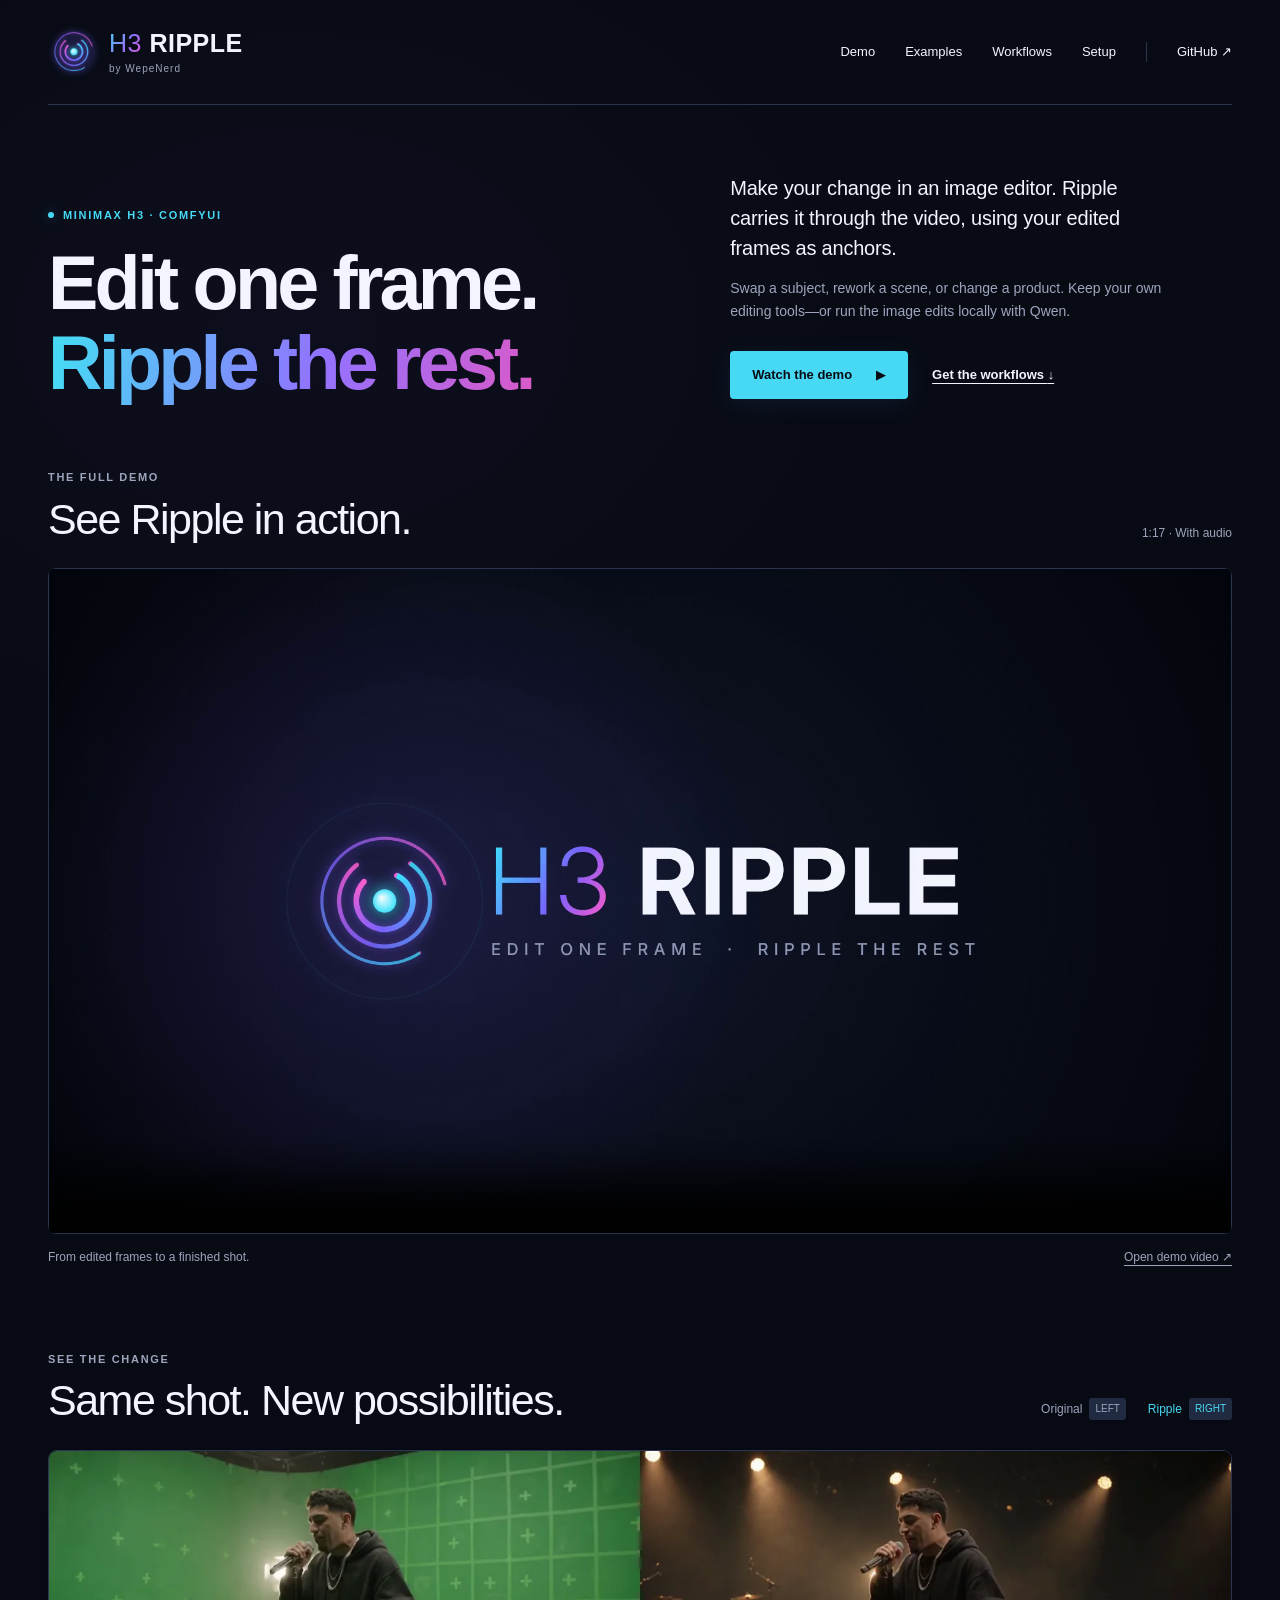
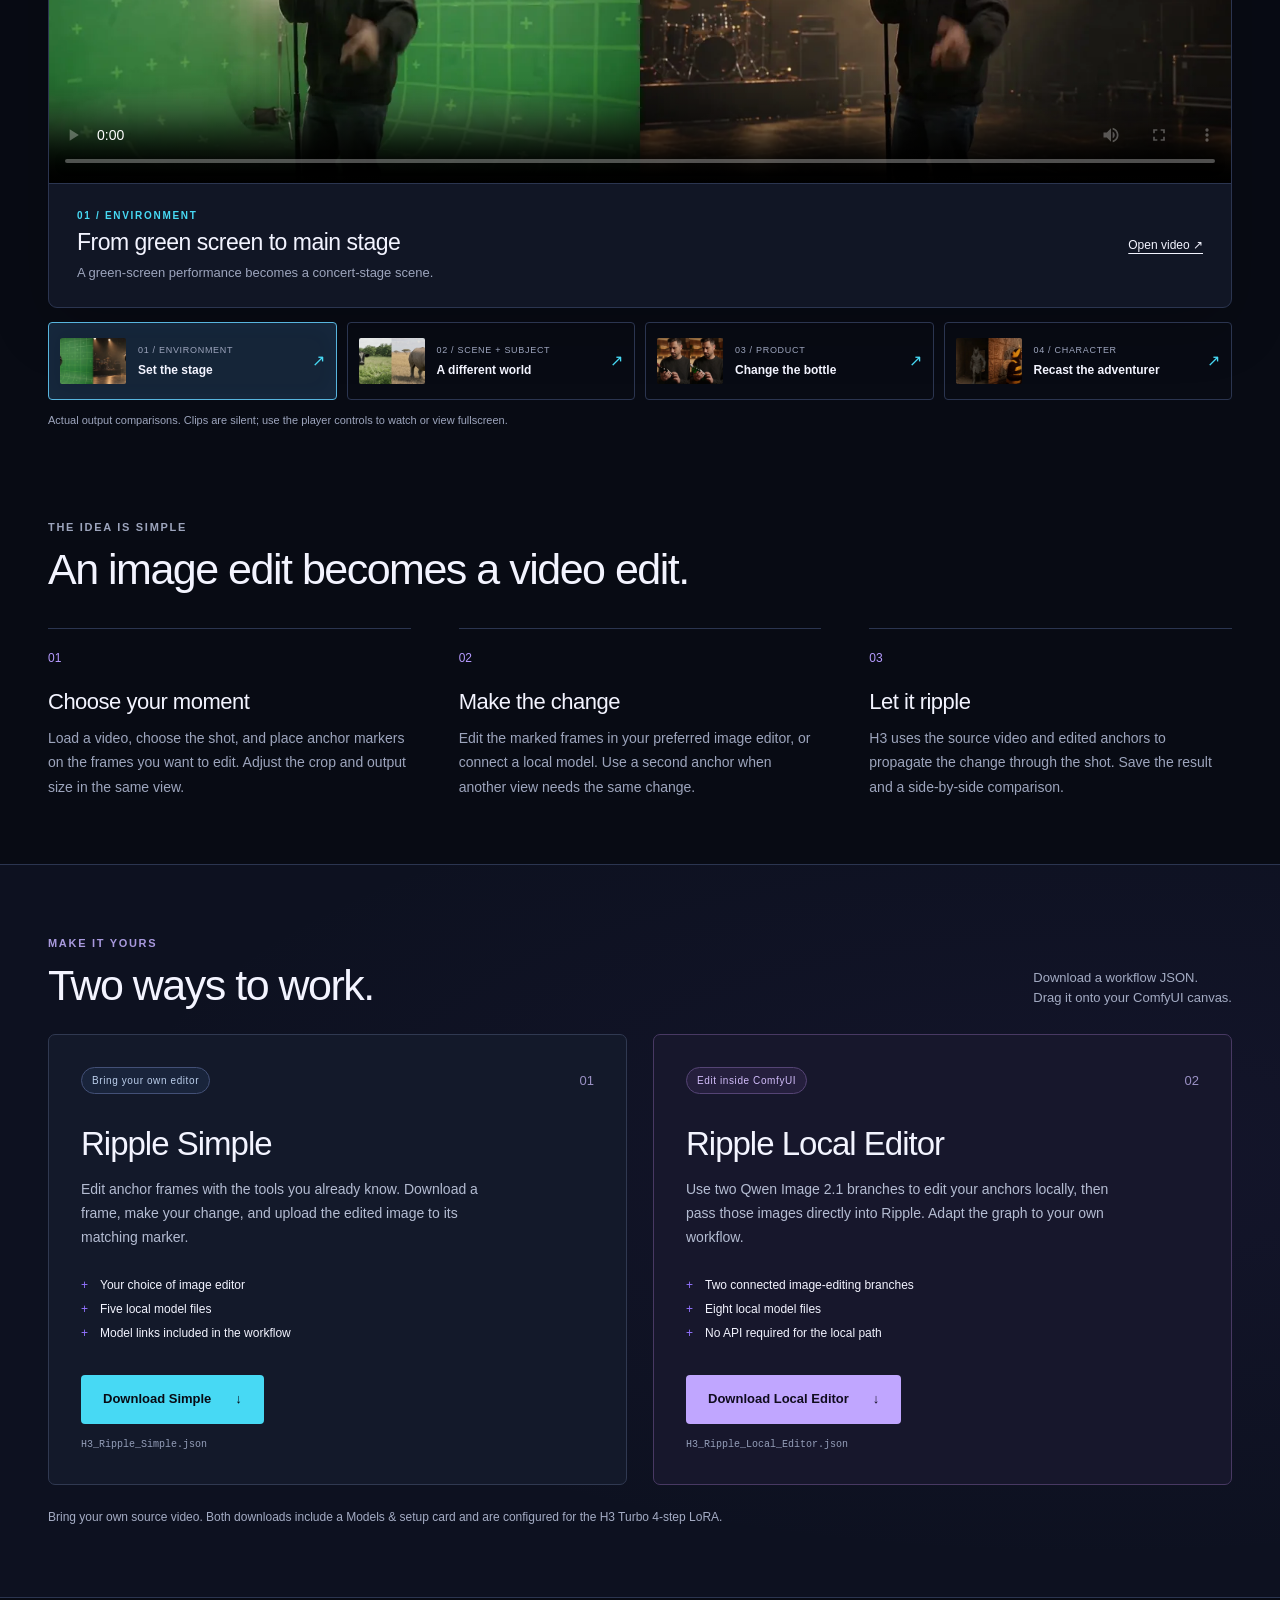
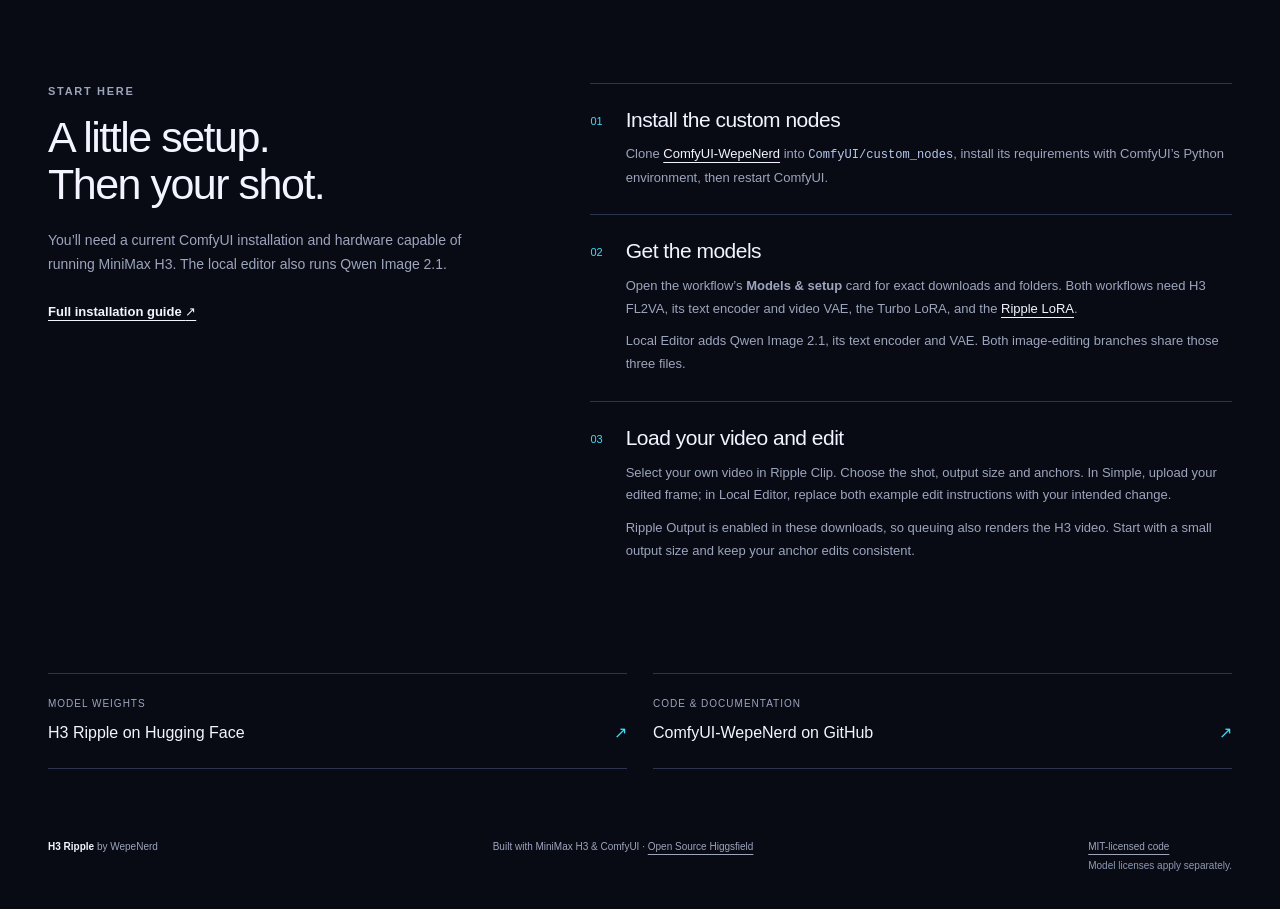
==== commit cc0c7541: "Add the H3 Ripple demo video" ====
--- a/docs/index.html
+++ b/docs/index.html
@@ -7,7 +7,7 @@
   <title>H3 Ripple — Edit one frame. Ripple the rest.</title>
   <meta name="description" content="Edit selected frames and carry the change through a video with H3 Ripple for ComfyUI. Watch comparisons, download workflows, and get the Ripple LoRA.">
   <meta property="og:title" content="H3 Ripple — Edit one frame. Ripple the rest.">
-  <meta property="og:description" content="An image edit becomes a video edit. Explore H3 Ripple for ComfyUI, with four examples and two downloadable workflows.">
+  <meta property="og:description" content="An image edit becomes a video edit. Explore H3 Ripple for ComfyUI, with the full demo, four examples and two downloadable workflows.">
   <meta property="og:type" content="website">
   <meta property="og:url" content="https://wepenerd.github.io/ComfyUI-WepeNerd/">
   <meta property="og:image" content="https://wepenerd.github.io/ComfyUI-WepeNerd/assets/h3-ripple-poster.png">
@@ -16,20 +16,31 @@
   <meta property="og:image:alt" content="H3 Ripple — Edit one frame. Ripple the rest.">
   <meta name="twitter:card" content="summary_large_image">
   <link rel="icon" href="favicon.svg?v=2" type="image/svg+xml">
-  <link rel="stylesheet" href="styles.css?v=2">
-  <script src="site-config.js" defer></script>
-  <script src="script.js" defer></script>
+  <link rel="stylesheet" href="styles.css?v=3">
+  <script src="site-config.js?v=3" defer></script>
+  <script src="script.js?v=3" defer></script>
 </head>
 <body>
   <a class="skip-link" href="#main">Skip to content</a>
   <header class="site-header wrap">
     <a class="wordmark" href="#" aria-label="H3 Ripple home"><svg class="brand-symbol" viewBox="405 402 280 280" aria-hidden="true"><image href="assets/h3-ripple-poster.png" width="1920" height="1080"/></svg><span><span class="brand-name"><span class="brand-h3">H3</span> RIPPLE</span><span class="byline">by WepeNerd</span></span></a>
-    <nav aria-label="Main navigation"><a href="#examples">Examples</a><a href="#workflows">Workflows</a><a href="#setup">Setup</a><a class="repo-link" href="https://github.com/WepeNerd/ComfyUI-WepeNerd">GitHub <span aria-hidden="true">↗</span></a></nav>
+    <nav aria-label="Main navigation"><a href="#demo">Demo</a><a href="#examples">Examples</a><a href="#workflows">Workflows</a><a href="#setup">Setup</a><a class="repo-link" href="https://github.com/WepeNerd/ComfyUI-WepeNerd">GitHub <span aria-hidden="true">↗</span></a></nav>
   </header>
   <main id="main">
     <section class="hero wrap" aria-labelledby="hero-title">
       <div><p class="eyebrow"><span class="status-dot"></span> MiniMax H3 · ComfyUI</p><h1 id="hero-title">Edit one frame.<br><span>Ripple the rest.</span></h1></div>
-      <div class="hero-copy"><p>Make your change in an image editor. Ripple carries it through the video, using your edited frames as anchors.</p><p class="muted">Swap a subject, rework a scene, or change a product. Keep your own editing tools—or run the image edits locally with Qwen.</p><div class="actions"><a class="button primary" href="#workflows">Get the workflows <span aria-hidden="true">↓</span></a><a class="text-link" href="https://huggingface.co/WepeNerd/H3_Ripple">Ripple LoRA <span aria-hidden="true">↗</span></a></div></div>
+      <div class="hero-copy"><p>Make your change in an image editor. Ripple carries it through the video, using your edited frames as anchors.</p><p class="muted">Swap a subject, rework a scene, or change a product. Keep your own editing tools—or run the image edits locally with Qwen.</p><div class="actions"><a class="button primary" href="#demo">Watch the demo <span aria-hidden="true">▶</span></a><a class="text-link" href="#workflows">Get the workflows <span aria-hidden="true">↓</span></a></div></div>
+    </section>
+
+    <section class="demo wrap" id="demo" aria-labelledby="demo-title">
+      <div class="section-heading"><div><p class="eyebrow">The full demo</p><h2 id="demo-title">See Ripple in action.</h2></div><p class="demo-details">1:17 · With audio</p></div>
+      <div id="demo-embed" class="demo-player">
+        <video id="demo-video" controls playsinline preload="none" poster="assets/h3-ripple-poster.png" aria-label="H3 Ripple main demo with audio">
+          <source src="assets/h3-ripple-demo.mp4" type="video/mp4">
+          Your browser cannot play this video. <a href="assets/h3-ripple-demo.mp4">Download the demo.</a>
+        </video>
+      </div>
+      <div class="demo-footer"><p>From edited frames to a finished shot.</p><a class="video-link" href="assets/h3-ripple-demo.mp4">Open demo video <span aria-hidden="true">↗</span></a></div>
     </section>
 
     <section class="examples wrap" id="examples" aria-labelledby="examples-title">
@@ -53,11 +64,6 @@
       <ol class="steps"><li><span class="step-number">01</span><h3>Choose your moment</h3><p>Load a video, choose the shot, and place anchor markers on the frames you want to edit. Adjust the crop and output size in the same view.</p></li><li><span class="step-number">02</span><h3>Make the change</h3><p>Edit the marked frames in your preferred image editor, or connect a local model. Use a second anchor when another view needs the same change.</p></li><li><span class="step-number">03</span><h3>Let it ripple</h3><p>H3 uses the source video and edited anchors to propagate the change through the shot. Save the result and a side-by-side comparison.</p></li></ol>
     </section>
 
-    <section class="demo wrap" id="demo" aria-labelledby="demo-title">
-      <div class="demo-placeholder" id="demo-placeholder"><div class="demo-art"><img src="assets/h3-ripple-poster.png" alt="H3 Ripple — Edit one frame. Ripple the rest." width="1920" height="1080" loading="lazy"></div><div class="demo-copy"><p class="eyebrow">Full walkthrough · Coming soon</p><h2 id="demo-title">See the whole process.</h2><p>The main demo video is being finished. Explore the examples above and try the workflows below in the meantime.</p></div><span class="demo-badge">In production</span></div>
-      <div id="demo-embed" hidden></div>
-    </section>
-
     <section class="downloads" id="workflows" aria-labelledby="workflows-title"><div class="wrap">
       <div class="section-heading"><div><p class="eyebrow">Make it yours</p><h2 id="workflows-title">Two ways to work.</h2></div><p>Download a workflow JSON.<br>Drag it onto your ComfyUI canvas.</p></div>
       <div class="workflow-grid">
--- a/docs/styles.css
+++ b/docs/styles.css
@@ -403,58 +403,6 @@
 .demo {
   padding-bottom:84px;
 }
-.demo-placeholder {
-  position:relative;
-  display:grid;
-  grid-template-columns:1fr 1.15fr;
-  align-items:center;
-  gap:0;
-  border:1px solid #363353;
-  border-radius:8px;
-  overflow:hidden;
-  background:#101323;
-}
-.demo-art {
-  align-self:stretch;
-  min-width:0;
-  background:#070a13;
-}
-.demo-art img {
-  display:block;
-  width:100%;
-  height:100%;
-  object-fit:cover;
-}
-.demo-copy {
-  padding:38px 34px;
-}
-.demo-placeholder .eyebrow {
-  color:var(--muted);
-  font-size:10px;
-  margin-bottom:8px;
-}
-.demo-placeholder h2 {
-  font-size:28px;
-  letter-spacing:-.8px;
-}
-.demo-placeholder p:last-child {
-  font-size:13px;
-  color:var(--muted);
-  margin-top:10px;
-  max-width:650px;
-}
-.demo-badge {
-  position:absolute;
-  top:15px;
-  left:15px;
-  border:1px solid #443966;
-  color:#c3b5f5;
-  background:#101323cc;
-  padding:5px 9px;
-  border-radius:30px;
-  font-size:9px;
-  white-space:nowrap;
-}
 #demo-embed iframe,#demo-embed video {
   display:block;
   width:100%;
@@ -462,8 +410,23 @@
   border:1px solid var(--line);
   border-radius:6px;
 }
-#demo-embed h2 {
-  margin-bottom:24px;
+.demo-player {
+  overflow:hidden;
+  border-radius:8px;
+  background:#04060d;
+}
+.demo-details {
+  color:var(--muted);
+  font-size:12px;
+  white-space:nowrap;
+}
+.demo-footer {
+  display:flex;
+  justify-content:space-between;
+  gap:18px;
+  margin-top:14px;
+  color:var(--muted);
+  font-size:12px;
 }
 [hidden] {
   display:none!important;
@@ -815,17 +778,8 @@
   .demo {
     padding-bottom:55px;
   }
-  .demo-placeholder {
-    grid-template-columns:1fr 1fr;
-  }
-  .demo-copy {
-    padding:30px 24px;
-  }
-  .demo-badge {
-    display:none;
-  }
-  .demo-placeholder h2 {
-    font-size:25px;
+  .demo-details {
+    margin-top:14px;
   }
   .downloads {
     padding-block:48px;
@@ -885,6 +839,7 @@
   .site-header nav {
     gap:16px;
   }
+  .site-header nav .repo-link,
   .site-header nav a[href="#examples"] {
     display:none;
   }
@@ -952,18 +907,6 @@
   .steps h3 {
     margin-bottom:10px;
   }
-  .demo-placeholder {
-    grid-template-columns:1fr;
-  }
-  .demo-art {
-    aspect-ratio:16/7;
-  }
-  .demo-art img {
-    object-fit:cover;
-  }
-  .demo-copy {
-    padding:24px;
-  }
   .workflow-grid {
     grid-template-columns:1fr;
   }
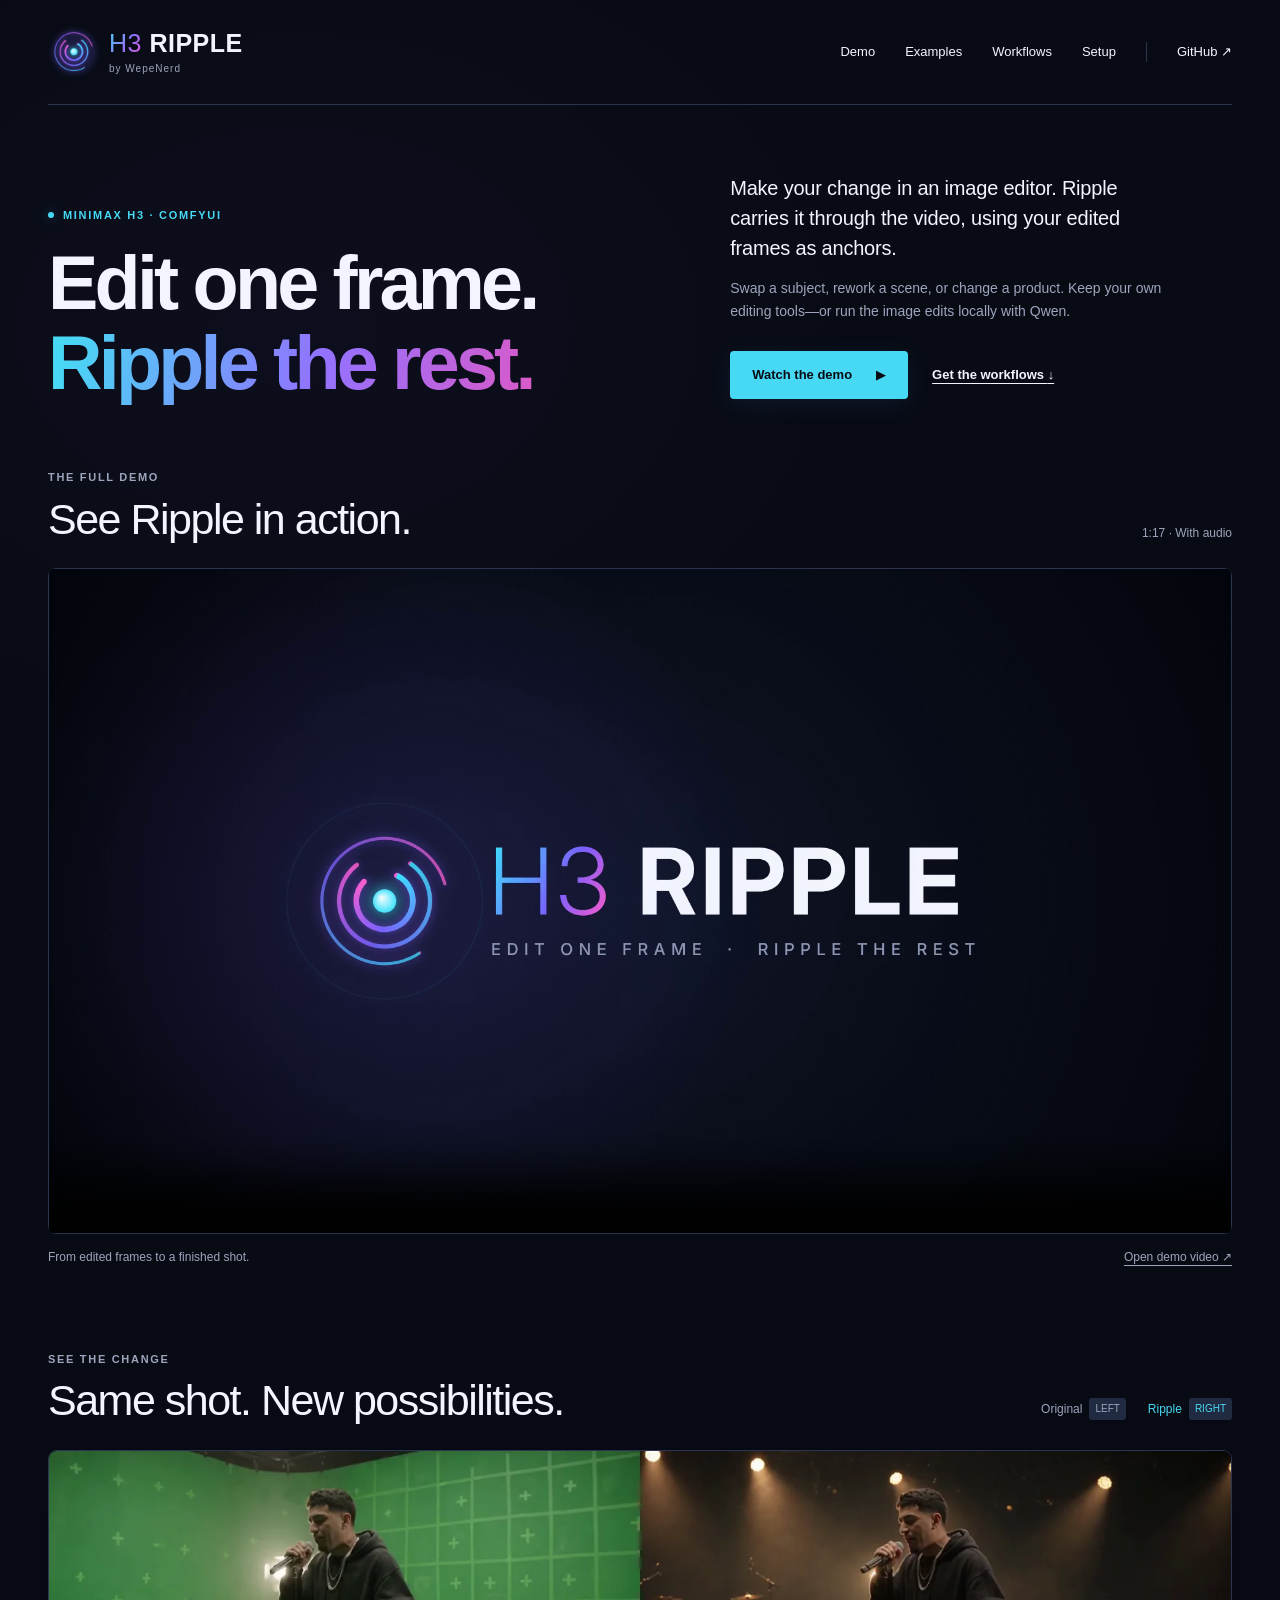
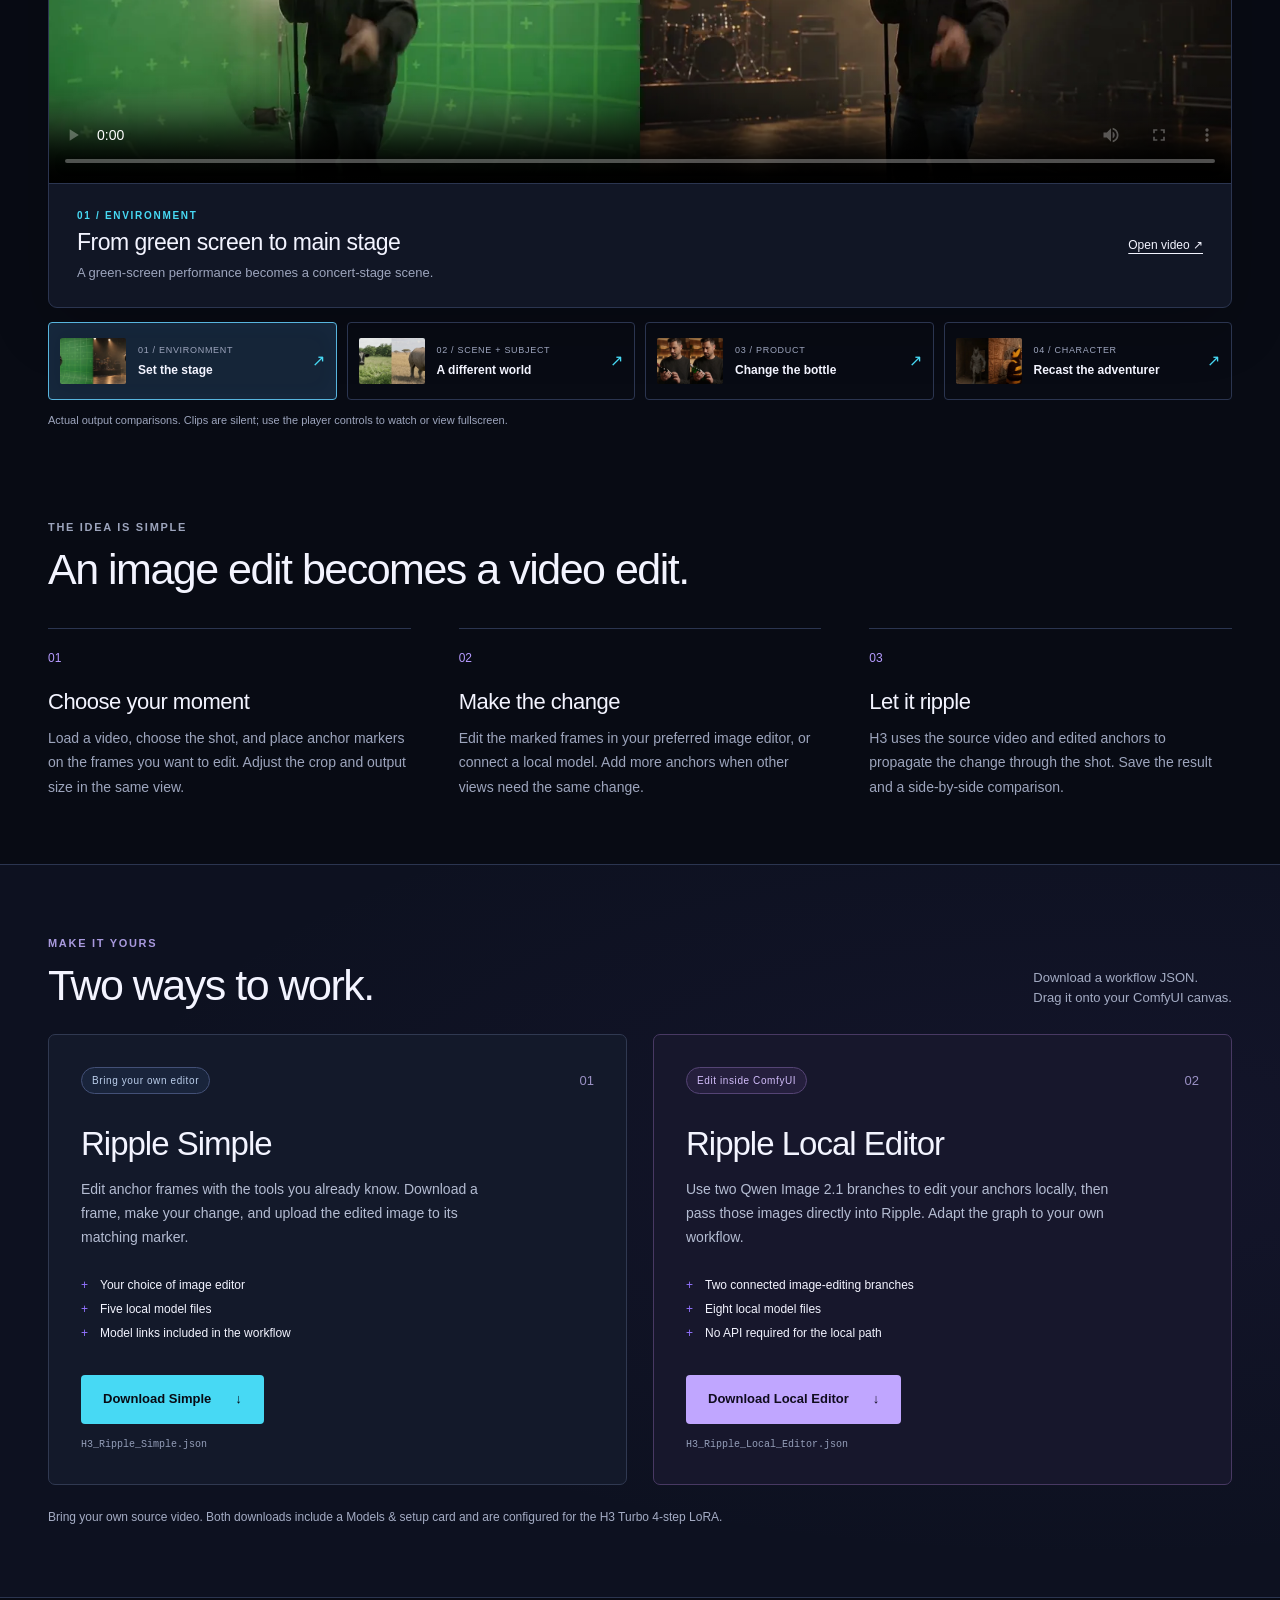
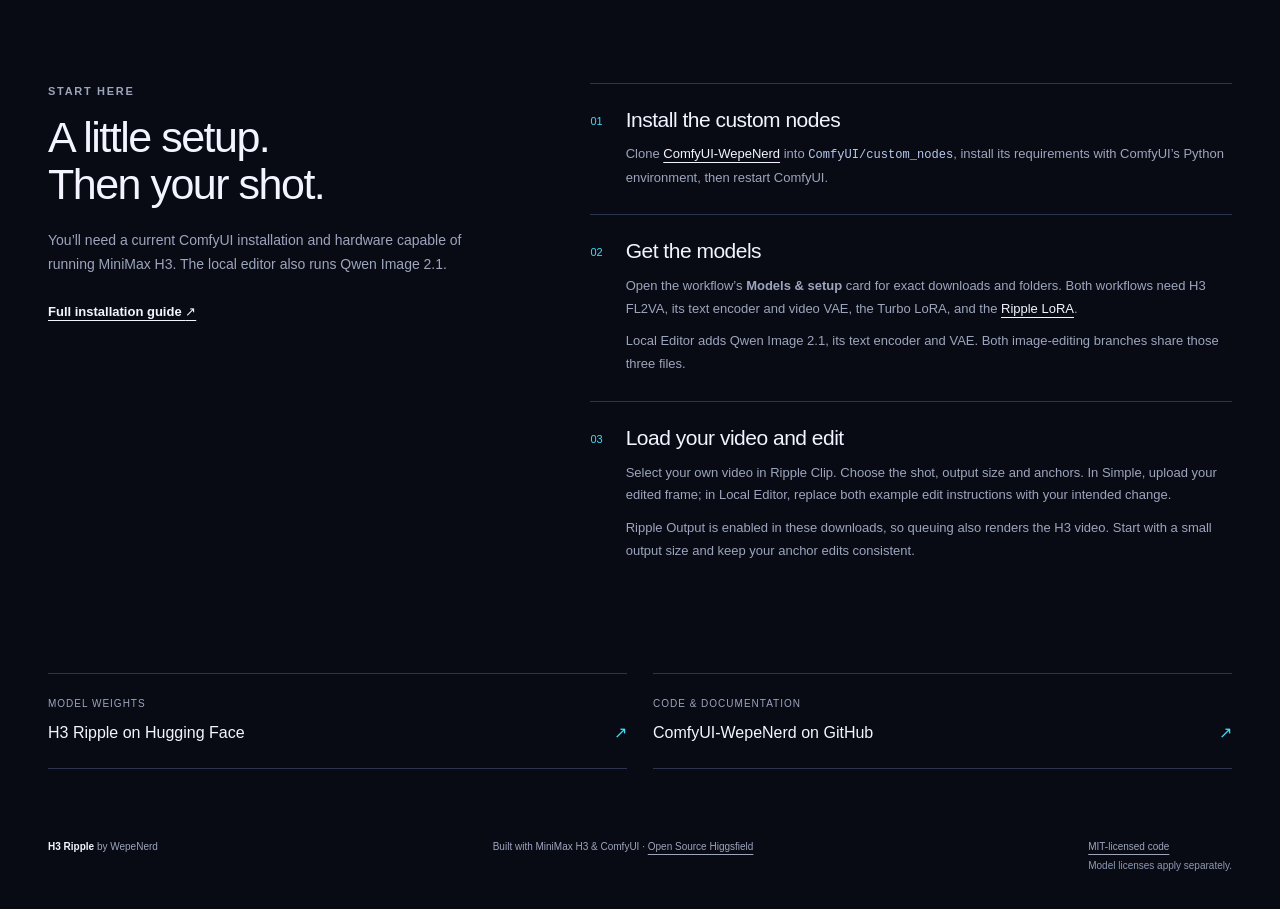
==== commit 1b759f03: "H3 Ripple: one anchor output and Apply input per marker Ripple Clip and Ripple From Frames now decla" ====
--- a/docs/index.html
+++ b/docs/index.html
@@ -61,7 +61,7 @@
 
     <section class="process wrap" aria-labelledby="process-title">
       <div class="section-heading"><div><p class="eyebrow">The idea is simple</p><h2 id="process-title">An image edit becomes a video edit.</h2></div></div>
-      <ol class="steps"><li><span class="step-number">01</span><h3>Choose your moment</h3><p>Load a video, choose the shot, and place anchor markers on the frames you want to edit. Adjust the crop and output size in the same view.</p></li><li><span class="step-number">02</span><h3>Make the change</h3><p>Edit the marked frames in your preferred image editor, or connect a local model. Use a second anchor when another view needs the same change.</p></li><li><span class="step-number">03</span><h3>Let it ripple</h3><p>H3 uses the source video and edited anchors to propagate the change through the shot. Save the result and a side-by-side comparison.</p></li></ol>
+      <ol class="steps"><li><span class="step-number">01</span><h3>Choose your moment</h3><p>Load a video, choose the shot, and place anchor markers on the frames you want to edit. Adjust the crop and output size in the same view.</p></li><li><span class="step-number">02</span><h3>Make the change</h3><p>Edit the marked frames in your preferred image editor, or connect a local model. Add more anchors when other views need the same change.</p></li><li><span class="step-number">03</span><h3>Let it ripple</h3><p>H3 uses the source video and edited anchors to propagate the change through the shot. Save the result and a side-by-side comparison.</p></li></ol>
     </section>
 
     <section class="downloads" id="workflows" aria-labelledby="workflows-title"><div class="wrap">
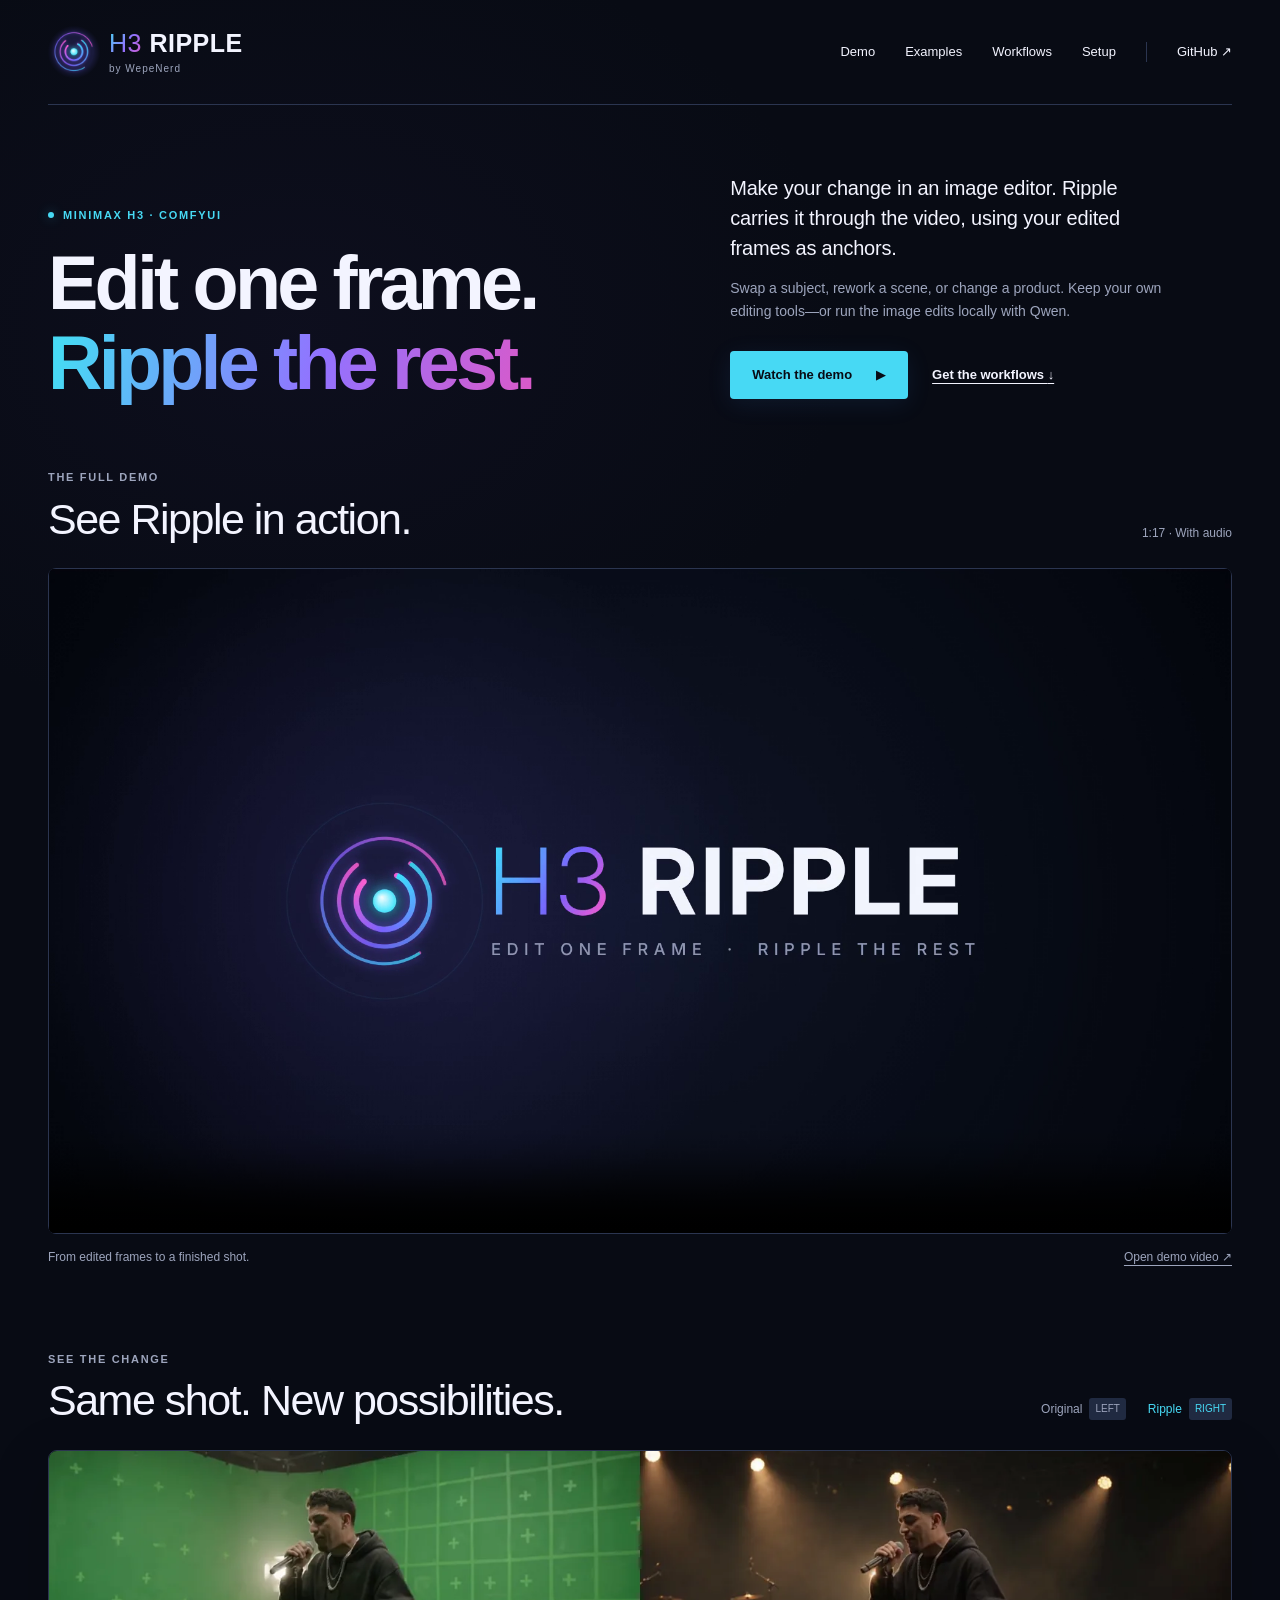
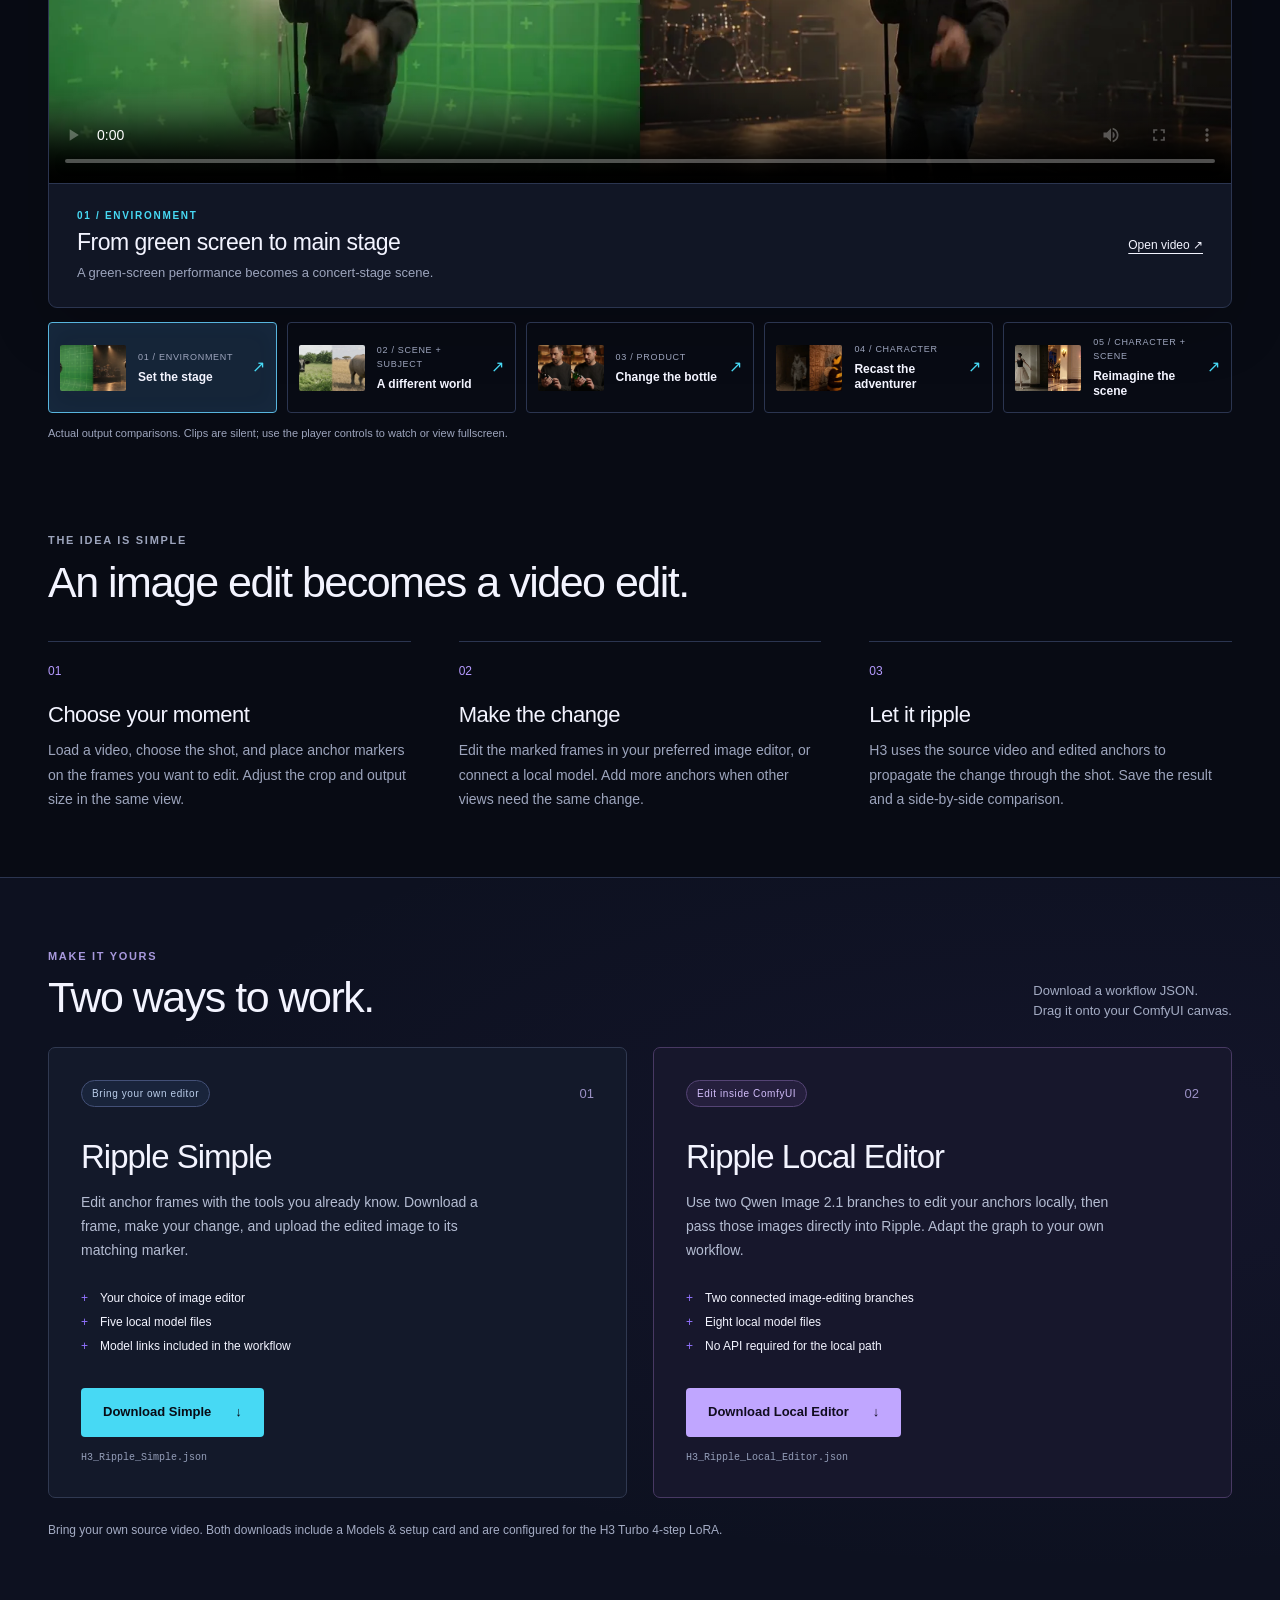
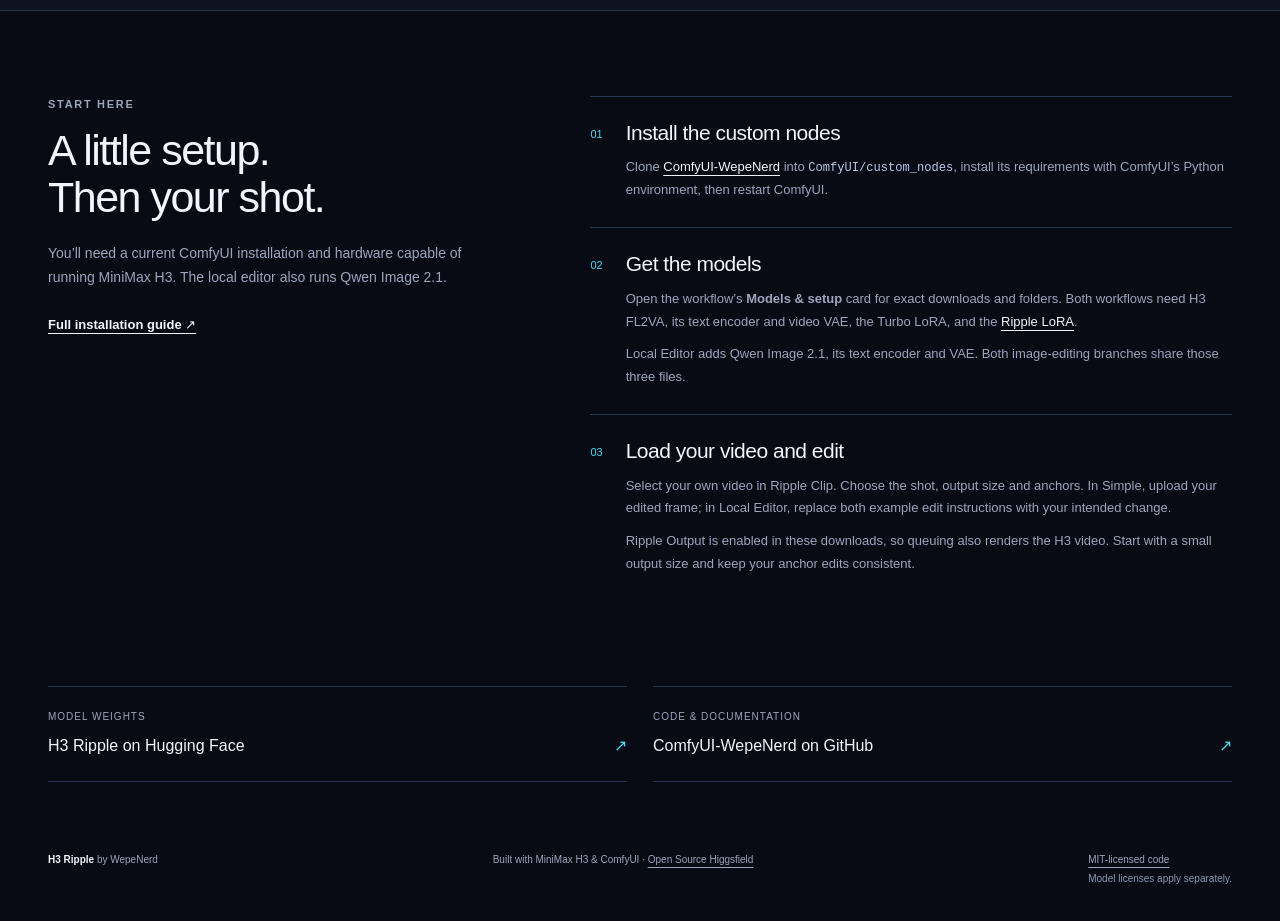
==== commit 88ea673b: "Add ballerina transformation comparison" ====
--- a/docs/index.html
+++ b/docs/index.html
@@ -7,7 +7,7 @@
   <title>H3 Ripple — Edit one frame. Ripple the rest.</title>
   <meta name="description" content="Edit selected frames and carry the change through a video with H3 Ripple for ComfyUI. Watch comparisons, download workflows, and get the Ripple LoRA.">
   <meta property="og:title" content="H3 Ripple — Edit one frame. Ripple the rest.">
-  <meta property="og:description" content="An image edit becomes a video edit. Explore H3 Ripple for ComfyUI, with the full demo, four examples and two downloadable workflows.">
+  <meta property="og:description" content="An image edit becomes a video edit. Explore H3 Ripple for ComfyUI, with the full demo, five examples and two downloadable workflows.">
   <meta property="og:type" content="website">
   <meta property="og:url" content="https://wepenerd.github.io/ComfyUI-WepeNerd/">
   <meta property="og:image" content="https://wepenerd.github.io/ComfyUI-WepeNerd/assets/h3-ripple-poster.png">
@@ -16,9 +16,9 @@
   <meta property="og:image:alt" content="H3 Ripple — Edit one frame. Ripple the rest.">
   <meta name="twitter:card" content="summary_large_image">
   <link rel="icon" href="favicon.svg?v=2" type="image/svg+xml">
-  <link rel="stylesheet" href="styles.css?v=3">
+  <link rel="stylesheet" href="styles.css?v=4">
   <script src="site-config.js?v=3" defer></script>
-  <script src="script.js?v=3" defer></script>
+  <script src="script.js?v=4" defer></script>
 </head>
 <body>
   <a class="skip-link" href="#main">Skip to content</a>
@@ -54,8 +54,9 @@
         <button class="example-choice" type="button" aria-pressed="false" data-example="1"><img src="assets/savanna-rhino-reveal.webp" alt="" width="128" height="72" loading="lazy"><span><small>02 / Scene + subject</small><strong>A different world</strong></span><span class="choice-arrow" aria-hidden="true">↗</span></button>
         <button class="example-choice" type="button" aria-pressed="false" data-example="2"><img src="assets/bottle-replacement.webp" alt="" width="128" height="72" loading="lazy"><span><small>03 / Product</small><strong>Change the bottle</strong></span><span class="choice-arrow" aria-hidden="true">↗</span></button>
         <button class="example-choice" type="button" aria-pressed="false" data-example="3"><img src="assets/character-swap.webp" alt="" width="128" height="72" loading="lazy"><span><small>04 / Character</small><strong>Recast the adventurer</strong></span><span class="choice-arrow" aria-hidden="true">↗</span></button>
+        <button class="example-choice" type="button" aria-pressed="false" data-example="4"><img src="assets/ballerina-transformation.webp" alt="" width="128" height="72" loading="lazy"><span><small>05 / Character + scene</small><strong>Reimagine the scene</strong></span><span class="choice-arrow" aria-hidden="true">↗</span></button>
       </div>
-      <noscript><p>More examples: <a href="assets/savanna-rhino.mp4">Scene and subject</a> · <a href="assets/bottle-replacement.mp4">Product</a> · <a href="assets/character-swap.mp4">Character</a>.</p></noscript>
+      <noscript><p>More examples: <a href="assets/savanna-rhino.mp4">Scene and subject</a> · <a href="assets/bottle-replacement.mp4">Product</a> · <a href="assets/character-swap.mp4">Character</a> · <a href="assets/ballerina-transformation.mp4">Character and scene</a>.</p></noscript>
       <p class="media-note">Actual output comparisons. Clips are silent; use the player controls to watch or view fullscreen.</p>
     </section>
 
--- a/docs/styles.css
+++ b/docs/styles.css
@@ -314,7 +314,7 @@
 }
 .example-picker {
   display:grid;
-  grid-template-columns:repeat(4,minmax(0,1fr));
+  grid-template-columns:repeat(5,minmax(0,1fr));
   gap:10px;
   margin-top:14px;
 }
@@ -745,6 +745,9 @@
     grid-template-columns:repeat(2,1fr);
     gap:8px;
   }
+  .example-choice:last-child:nth-child(odd) {
+    grid-column:1 / -1;
+  }
   .example-choice img {
     display:block;
     width:60px;
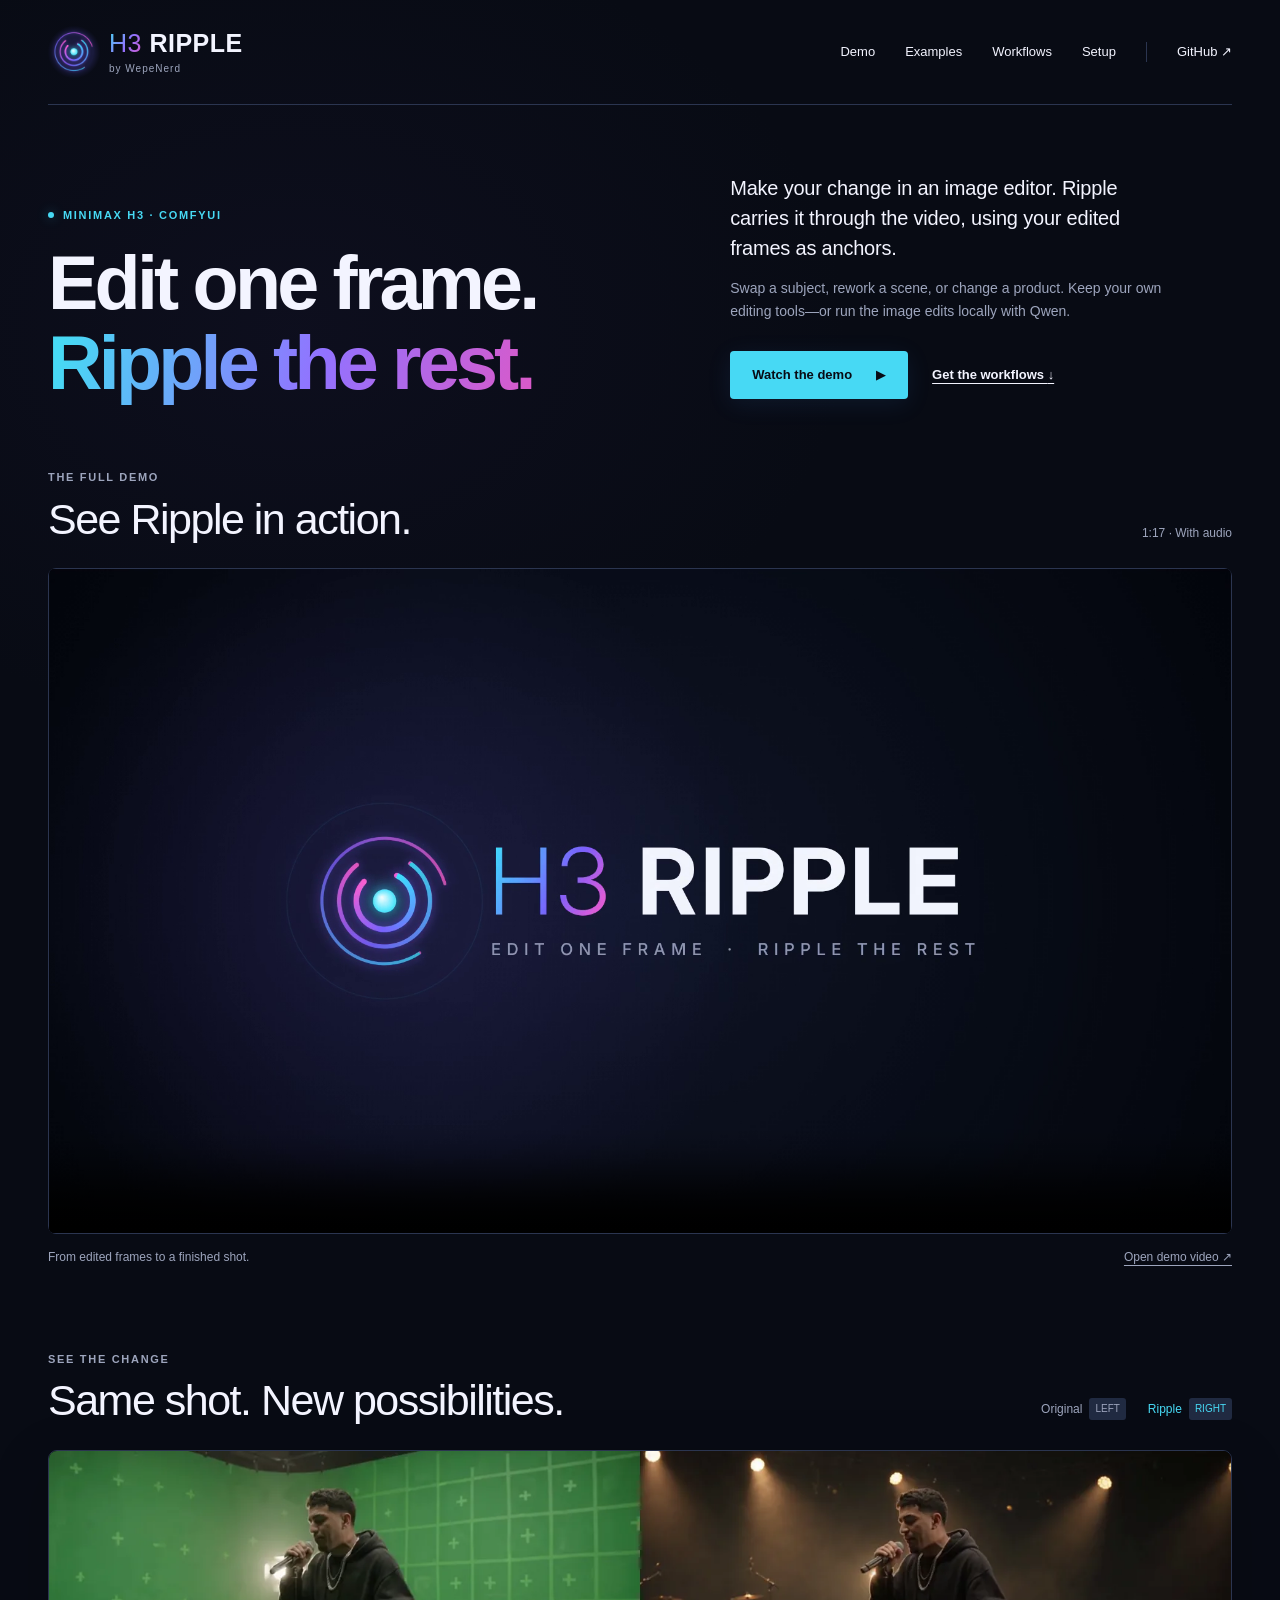
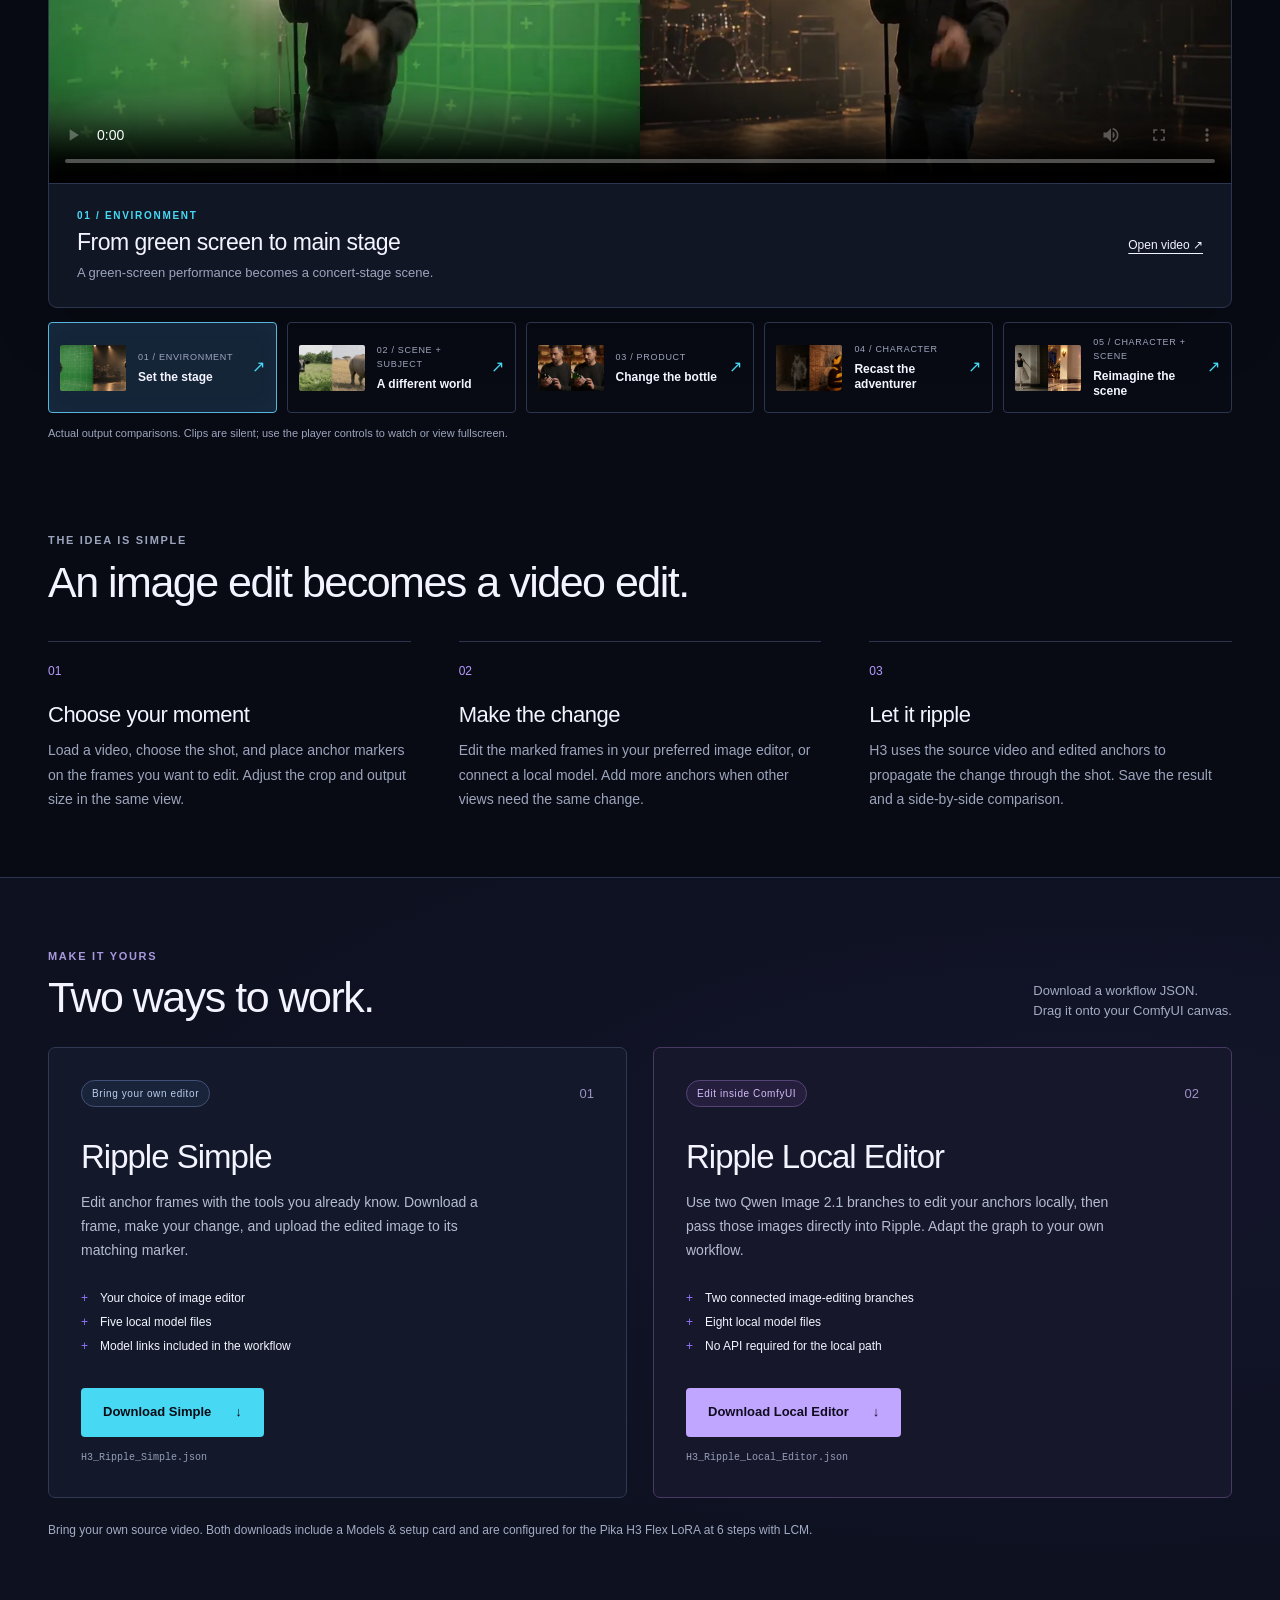
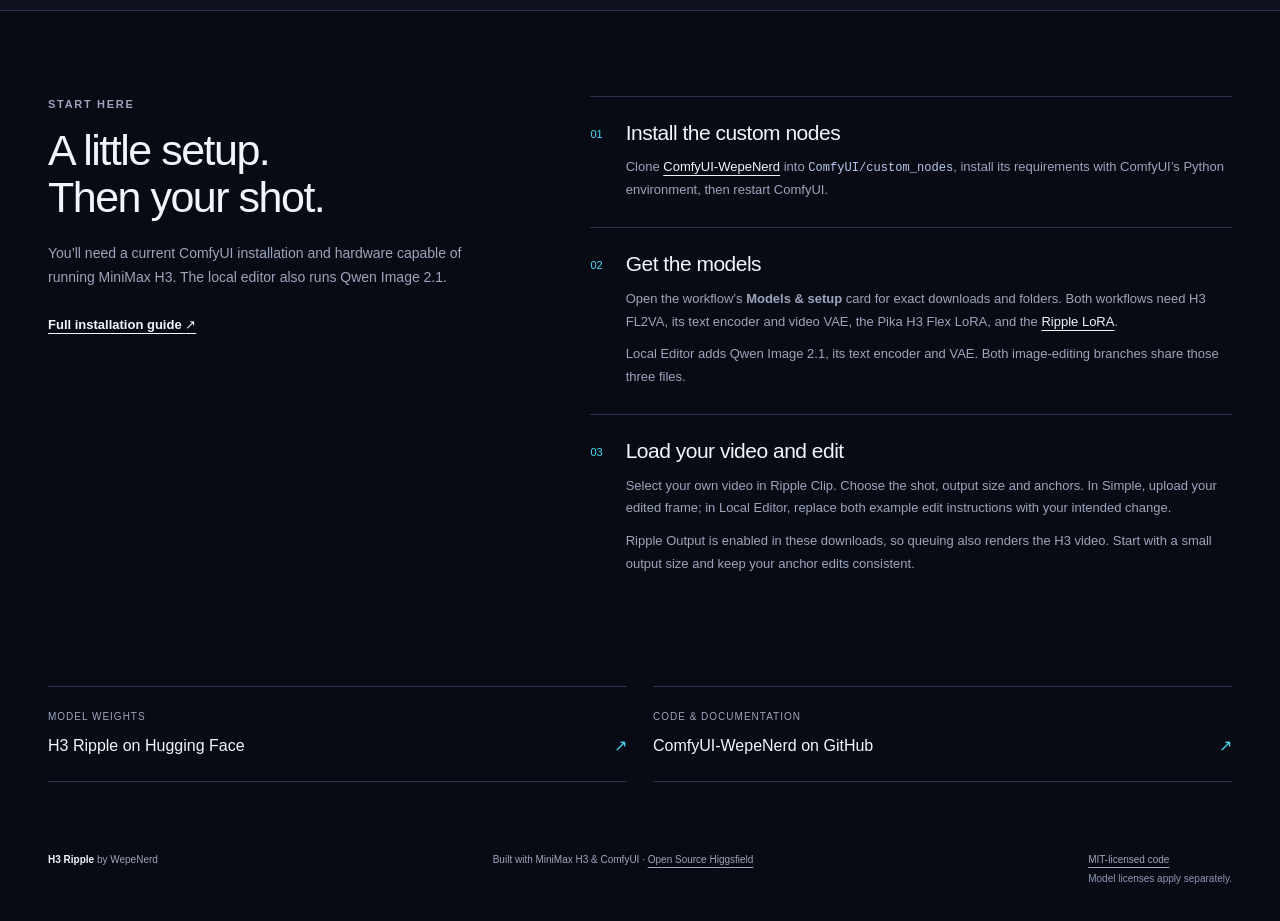
==== commit a333adf9: "Use Pika H3 Flex in Ripple workflows" ====
--- a/docs/index.html
+++ b/docs/index.html
@@ -71,12 +71,12 @@
         <article class="workflow"><div class="workflow-top"><span class="workflow-tag">Bring your own editor</span><span class="workflow-index">01</span></div><h3>Ripple Simple</h3><p>Edit anchor frames with the tools you already know. Download a frame, make your change, and upload the edited image to its matching marker.</p><ul><li>Your choice of image editor</li><li>Five local model files</li><li>Model links included in the workflow</li></ul><a class="button dark" href="workflows/H3_Ripple_Simple.json" download>Download Simple <span aria-hidden="true">↓</span></a><p class="file-detail">H3_Ripple_Simple.json</p></article>
         <article class="workflow"><div class="workflow-top"><span class="workflow-tag">Edit inside ComfyUI</span><span class="workflow-index">02</span></div><h3>Ripple Local Editor</h3><p>Use two Qwen Image 2.1 branches to edit your anchors locally, then pass those images directly into Ripple. Adapt the graph to your own workflow.</p><ul><li>Two connected image-editing branches</li><li>Eight local model files</li><li>No API required for the local path</li></ul><a class="button dark" href="workflows/H3_Ripple_Local_Editor.json" download>Download Local Editor <span aria-hidden="true">↓</span></a><p class="file-detail">H3_Ripple_Local_Editor.json</p></article>
       </div>
-      <p class="download-note">Bring your own source video. Both downloads include a Models &amp; setup card and are configured for the H3 Turbo 4-step LoRA.</p>
+      <p class="download-note">Bring your own source video. Both downloads include a Models &amp; setup card and are configured for the Pika H3 Flex LoRA at 6 steps with LCM.</p>
     </div></section>
 
     <section class="setup wrap" id="setup" aria-labelledby="setup-title">
       <div class="setup-intro"><p class="eyebrow">Start here</p><h2 id="setup-title">A little setup.<br>Then your shot.</h2><p>You’ll need a current ComfyUI installation and hardware capable of running MiniMax H3. The local editor also runs Qwen Image 2.1.</p><a class="text-link" href="https://github.com/WepeNerd/ComfyUI-WepeNerd#installation">Full installation guide <span aria-hidden="true">↗</span></a></div>
-      <div class="setup-list"><article><span>01</span><div><h3>Install the custom nodes</h3><p>Clone <a href="https://github.com/WepeNerd/ComfyUI-WepeNerd">ComfyUI-WepeNerd</a> into <code>ComfyUI/custom_nodes</code>, install its requirements with ComfyUI’s Python environment, then restart ComfyUI.</p></div></article><article><span>02</span><div><h3>Get the models</h3><p>Open the workflow’s <strong>Models &amp; setup</strong> card for exact downloads and folders. Both workflows need H3 FL2VA, its text encoder and video VAE, the Turbo LoRA, and the <a href="https://huggingface.co/WepeNerd/H3_Ripple">Ripple LoRA</a>.</p><p>Local Editor adds Qwen Image 2.1, its text encoder and VAE. Both image-editing branches share those three files.</p></div></article><article><span>03</span><div><h3>Load your video and edit</h3><p>Select your own video in Ripple Clip. Choose the shot, output size and anchors. In Simple, upload your edited frame; in Local Editor, replace both example edit instructions with your intended change.</p><p>Ripple Output is enabled in these downloads, so queuing also renders the H3 video. Start with a small output size and keep your anchor edits consistent.</p></div></article></div>
+      <div class="setup-list"><article><span>01</span><div><h3>Install the custom nodes</h3><p>Clone <a href="https://github.com/WepeNerd/ComfyUI-WepeNerd">ComfyUI-WepeNerd</a> into <code>ComfyUI/custom_nodes</code>, install its requirements with ComfyUI’s Python environment, then restart ComfyUI.</p></div></article><article><span>02</span><div><h3>Get the models</h3><p>Open the workflow’s <strong>Models &amp; setup</strong> card for exact downloads and folders. Both workflows need H3 FL2VA, its text encoder and video VAE, the Pika H3 Flex LoRA, and the <a href="https://huggingface.co/WepeNerd/H3_Ripple">Ripple LoRA</a>.</p><p>Local Editor adds Qwen Image 2.1, its text encoder and VAE. Both image-editing branches share those three files.</p></div></article><article><span>03</span><div><h3>Load your video and edit</h3><p>Select your own video in Ripple Clip. Choose the shot, output size and anchors. In Simple, upload your edited frame; in Local Editor, replace both example edit instructions with your intended change.</p><p>Ripple Output is enabled in these downloads, so queuing also renders the H3 video. Start with a small output size and keep your anchor edits consistent.</p></div></article></div>
     </section>
 
     <section class="resources wrap" aria-label="Project resources"><a href="https://huggingface.co/WepeNerd/H3_Ripple"><span>Model weights</span><strong>H3 Ripple on Hugging Face <b aria-hidden="true">↗</b></strong></a><a href="https://github.com/WepeNerd/ComfyUI-WepeNerd"><span>Code &amp; documentation</span><strong>ComfyUI-WepeNerd on GitHub <b aria-hidden="true">↗</b></strong></a></section>
